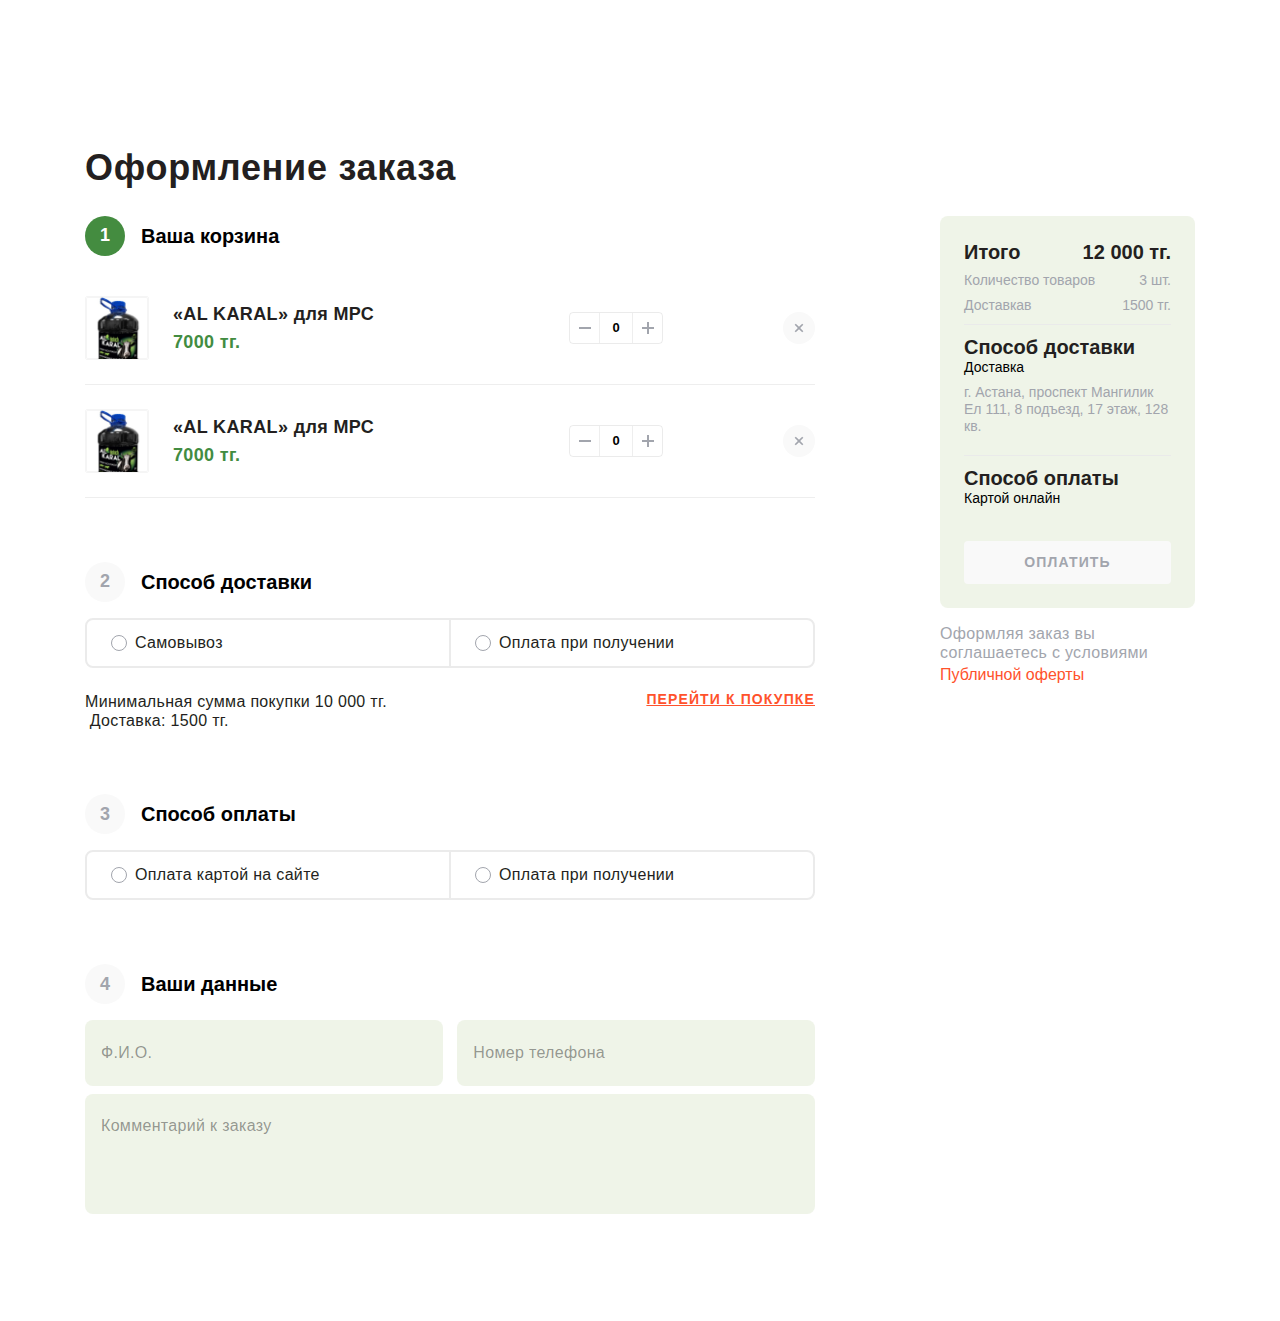
==== basket.html @ 02455ade "first commit" ====
<!DOCTYPE html>
<html lang="en">
<head>
    <meta charset="UTF-8">
    <meta name="viewport" content="width=device-width"/>
    <title>Al Karal</title>
    <link rel="stylesheet" href="css/libs.min.css">
    <link rel="stylesheet" href="css/main.css">
    <link rel="shortcut icon" href="/favicon.ico" type="image/x-icon">
</head>
<body>

<section class="basket">
    <div class="container">
        <h1>Оформление заказа</h1>
        <div class="row">
            <div class="col-xl-8 col-lg-8 col-md-8">
                <div class="basket-step">
                    <span class="active">1</span>
                    <h3>Ваша корзина</h3>
                </div>
                <div class="basket-product">
                    <div class="product-item">
                        <div class="product-item-img">
                            <img src="img/main/product-1.png" alt="">
                        </div>
                        <div class="product-item-caption">
                            <h4>«AL KARAL» для МРС</h4>
                            <p>7000 тг.</p>
                        </div>
                    </div>
                    <div class="product-control">
                        <div class="count-control">
                            <button class="btn-plain btn-decrease">
                                <svg width="12" height="2" viewBox="0 0 12 2" fill="none"
                                     xmlns="http://www.w3.org/2000/svg">
                                    <rect width="12" height="2" fill="#A2A5AD"/>
                                </svg>
                            </button>
                            <input type="text" value="0" class="count-input">
                            <button class="btn-plain btn-increase">
                                <svg width="12" height="12" viewBox="0 0 12 12" fill="none"
                                     xmlns="http://www.w3.org/2000/svg">
                                    <path fill-rule="evenodd" clip-rule="evenodd" d="M7 0H5V5H0V7H5V12H7V7H12V5H7V0Z"
                                          fill="#A2A5AD"/>
                                </svg>
                            </button>
                        </div>
                        <button class="btn-plain delete-product">
                            <svg width="16" height="16" viewBox="0 0 16 16" fill="none"
                                 xmlns="http://www.w3.org/2000/svg">
                                <path fill-rule="evenodd" clip-rule="evenodd"
                                      d="M12.3514 4.80892L11.191 3.64854L8 6.83955L4.80898 3.64854L3.6486 4.80892L6.83962 7.99993L3.64854 11.191L4.80892 12.3514L8 9.16031L11.1911 12.3514L12.3515 11.191L9.16038 7.99993L12.3514 4.80892Z"
                                      fill="#A2A5AD"/>
                            </svg>
                        </button>
                    </div>
                </div>
                <div class="basket-product">
                    <div class="product-item">
                        <div class="product-item-img">
                            <img src="img/main/product-1.png" alt="">
                        </div>
                        <div class="product-item-caption">
                            <h4>«AL KARAL» для МРС</h4>
                            <p>7000 тг.</p>
                        </div>
                    </div>
                    <div class="product-control">
                        <div class="count-control">
                            <button class="btn-plain btn-decrease">
                                <svg width="12" height="2" viewBox="0 0 12 2" fill="none"
                                     xmlns="http://www.w3.org/2000/svg">
                                    <rect width="12" height="2" fill="#A2A5AD"/>
                                </svg>
                            </button>
                            <input type="text" value="0" class="count-input">
                            <button class="btn-plain btn-increase">
                                <svg width="12" height="12" viewBox="0 0 12 12" fill="none"
                                     xmlns="http://www.w3.org/2000/svg">
                                    <path fill-rule="evenodd" clip-rule="evenodd" d="M7 0H5V5H0V7H5V12H7V7H12V5H7V0Z"
                                          fill="#A2A5AD"/>
                                </svg>
                            </button>
                        </div>
                        <button class="btn-plain delete-product">
                            <svg width="16" height="16" viewBox="0 0 16 16" fill="none"
                                 xmlns="http://www.w3.org/2000/svg">
                                <path fill-rule="evenodd" clip-rule="evenodd"
                                      d="M12.3514 4.80892L11.191 3.64854L8 6.83955L4.80898 3.64854L3.6486 4.80892L6.83962 7.99993L3.64854 11.191L4.80892 12.3514L8 9.16031L11.1911 12.3514L12.3515 11.191L9.16038 7.99993L12.3514 4.80892Z"
                                      fill="#A2A5AD"/>
                            </svg>
                        </button>
                    </div>
                </div>
                <div class="delivery">
                    <div class="basket-step">
                        <span>2</span>
                        <h3>Способ доставки</h3>
                    </div>
                    <ul class="nav nav-tabs delivery-tabs deliveryTab">
                        <li class="nav-item">
                            <a class="nav-link" data-toggle="tab" href="#tab-login">
                                <span class="span-radio">
                                    <em></em>
                                </span>
                                <span>Самовывоз</span>
                                <input type="radio" name="delivery-type" class="radio-hidden">
                            </a>
                        </li>
                        <li class="nav-item">
                            <a class="nav-link" data-toggle="tab" href="#tab-registr">
                                <span class="span-radio">
                                    <em></em>
                                </span>
                                <span>Оплата при получении</span>
                                <input type="radio" name="delivery-type" class="radio-hidden">
                            </a>
                        </li>

                    </ul>
                    <div class="tab-content">
                        <div class="tab-pane fade" id="tab-login">
                            <div class="delivery-point">
                                <h3>Выберите точку для самовывоза</h3>
                                <button class="btn-plain btn-choose call-point">
                                    Выбрать
                                </button>
                            </div>
                        </div>
                        <div class="tab-pane fade" id="tab-registr">
                            <div class="delivery-address">
                                <h4>Доставка: 1500 тг.</h4>
                                <div class="delivery-address-fields">
                                    <input type="text" placeholder="Укажите город" class="input-green input-md">
                                    <input type="text" placeholder="Улица" class="input-green input-lg">
                                    <input type="text" placeholder="Подъезд" class="input-green input-xs">
                                    <input type="text" placeholder="Этаж" class="input-green input-xs">
                                    <input type="text" placeholder="Квартира" class="input-green input-xs">
                                </div>
                            </div>
                        </div>
                    </div>
                    <div class="delivery-point price-notification">
                        <h3>Минимальная сумма покупки 10 000 тг. <br>  Доставка: 1500 тг.</h3>
                        <a class="btn-plain btn-choose" href="#">
                            Перейти к покупке
                        </a>
                    </div>
                </div>
                <div class="basket-payment">
                    <div class="basket-step">
                        <span>3</span>
                        <h3>Способ оплаты</h3>
                    </div>
                    <ul class="nav nav-tabs delivery-tabs">
                        <li class="nav-item">
                            <a class="nav-link" data-toggle="tab" href="payment.html">
                                <span class="span-radio">
                                    <em></em>
                                </span>
                                <span>Оплата картой на сайте</span>
                                <input type="radio" name="payment-type" class="radio-hidden">
                            </a>
                        </li>
                        <li class="nav-item">
                            <a class="nav-link" data-toggle="tab" href="#">
                                <span class="span-radio">
                                    <em></em>
                                </span>
                                <span>Оплата при получении</span>
                                <input type="radio" name="payment-type" class="radio-hidden">
                            </a>
                        </li>

                    </ul>
                </div>
                <div class="basket-payment">
                    <div class="basket-step">
                        <span>4</span>
                        <h3>Ваши данные</h3>
                    </div>
                    <div class="custom-fields">
                        <div class="form-half">
                            <input type="text" class="input-green" placeholder="Ф.И.О.">
                            <input type="text" class="input-green" placeholder="Номер телефона">
                        </div>
                        <textarea name="" placeholder="Комментарий к заказу"></textarea>
                    </div>
                </div>
            </div>
            <div class="col-xl-3 col-lg-4 col-md-4 offset-xl-1">

                <div class="basket-side">
                    <div class="basket-side-total">
                        <h3>Итого</h3>
                        <h3>12 000 тг.</h3>
                    </div>
                    <div class="basket-side-item">
                        <span>Количество товаров</span>
                        <span>3 шт.</span>
                    </div>
                    <div class="basket-side-item">
                        <span>Доставкав</span>
                        <span>1500 тг.</span>
                    </div>
                    <div class="basket-side-static">
                        <h3>Способ доставки</h3>
                        <p>Доставка</p>
                        <span>
                            г. Астана, проспект Мангилик Ел 111, 8 подъезд, 17 этаж, 128 кв.
                        </span>
                    </div>
                    <div class="basket-side-static">
                        <h3>Способ оплаты</h3>
                        <p>Картой онлайн</p>
                    </div>
                    <div class="basket-side-base">
                        <button class="btn-plain btn-orange" disabled>Оплатить</button>
                    </div>
                </div>
                <div class="offer-link">
                    <p>Оформляя заказ вы соглашаетесь с условиями</p>
                    <a href="offer.html">Публичной оферты</a>
                </div>
            </div>
        </div>
    </div>
</section>
<div class="modalBox">
    <div class="modalBox-side">
        <div class="deliveryPoint active">
            <div class="deliveryPoint-head">
                <h3>ИП “Юсупов Н.У.”</h3>
            </div>
            <div class="deliveryPoint-body">
                <svg width="16" height="24" viewBox="0 0 16 24" fill="none" xmlns="http://www.w3.org/2000/svg">
                    <path fill-rule="evenodd" clip-rule="evenodd"
                          d="M6.98049 19.7407L8 18.8649L9.01951 19.7407L8 21L6.98049 19.7407ZM8.84794 17.7736C10.4299 15.6836 13.6725 11.1211 13.6725 8.83712C13.6725 5.8163 11.1328 3.36743 8 3.36743C4.86716 3.36743 2.32749 5.8163 2.32749 8.83712C2.32749 11.1211 5.57009 15.6836 7.15206 17.7736C7.66246 18.4479 8 18.8649 8 18.8649C6.98049 19.7407 6.98062 19.7408 6.98049 19.7407L6.97988 19.7399L6.97495 19.7338L6.96133 19.7169L6.91085 19.6538C6.86723 19.5992 6.80409 19.5197 6.72422 19.418C6.56453 19.2146 6.33765 18.9223 6.06594 18.5625C5.5235 17.8444 4.79758 16.8512 4.06909 15.7574C3.34391 14.6685 2.59866 13.4538 2.02954 12.2962C1.4875 11.1936 1 9.93958 1 8.83712C1 4.9774 4.21797 2 8 2C11.782 2 15 4.9774 15 8.83712C15 9.93958 14.5125 11.1936 13.9705 12.2962C13.4013 13.4538 12.6561 14.6685 11.9309 15.7574C11.2024 16.8512 10.4765 17.8444 9.93406 18.5625C9.66235 18.9223 9.43547 19.2146 9.27578 19.418C9.19591 19.5197 9.13277 19.5992 9.08915 19.6538L9.03867 19.7169L9.02505 19.7338L9.02012 19.7399C9.01999 19.7401 9.01951 19.7407 8 18.8649C8 18.8649 8.33754 18.4479 8.84794 17.7736ZM7.9693 10.2046C8.51916 10.2046 8.96491 9.74543 8.96491 9.17902C8.96491 8.61261 8.51916 8.15345 7.9693 8.15345C7.41944 8.15345 6.97369 8.61261 6.97369 9.17902C6.97369 9.74543 7.41944 10.2046 7.9693 10.2046ZM10.2924 9.17902C10.2924 10.5006 9.25231 11.572 7.9693 11.572C6.68629 11.572 5.6462 10.5006 5.6462 9.17902C5.6462 7.8574 6.68629 6.78601 7.9693 6.78601C9.25231 6.78601 10.2924 7.8574 10.2924 9.17902Z"
                          fill="#93D33E"/>
                </svg>
                <p>Западно-Казахстанская область, г. Уральск, Сарайшык, 28 Б</p>
            </div>
        </div>
        <div class="deliveryPoint">
            <div class="deliveryPoint-head">
                <h3>ТОО “Jamis Innovation”</h3>
            </div>
            <div class="deliveryPoint-body">
                <svg width="16" height="24" viewBox="0 0 16 24" fill="none" xmlns="http://www.w3.org/2000/svg">
                    <path fill-rule="evenodd" clip-rule="evenodd"
                          d="M6.98049 19.7407L8 18.8649L9.01951 19.7407L8 21L6.98049 19.7407ZM8.84794 17.7736C10.4299 15.6836 13.6725 11.1211 13.6725 8.83712C13.6725 5.8163 11.1328 3.36743 8 3.36743C4.86716 3.36743 2.32749 5.8163 2.32749 8.83712C2.32749 11.1211 5.57009 15.6836 7.15206 17.7736C7.66246 18.4479 8 18.8649 8 18.8649C6.98049 19.7407 6.98062 19.7408 6.98049 19.7407L6.97988 19.7399L6.97495 19.7338L6.96133 19.7169L6.91085 19.6538C6.86723 19.5992 6.80409 19.5197 6.72422 19.418C6.56453 19.2146 6.33765 18.9223 6.06594 18.5625C5.5235 17.8444 4.79758 16.8512 4.06909 15.7574C3.34391 14.6685 2.59866 13.4538 2.02954 12.2962C1.4875 11.1936 1 9.93958 1 8.83712C1 4.9774 4.21797 2 8 2C11.782 2 15 4.9774 15 8.83712C15 9.93958 14.5125 11.1936 13.9705 12.2962C13.4013 13.4538 12.6561 14.6685 11.9309 15.7574C11.2024 16.8512 10.4765 17.8444 9.93406 18.5625C9.66235 18.9223 9.43547 19.2146 9.27578 19.418C9.19591 19.5197 9.13277 19.5992 9.08915 19.6538L9.03867 19.7169L9.02505 19.7338L9.02012 19.7399C9.01999 19.7401 9.01951 19.7407 8 18.8649C8 18.8649 8.33754 18.4479 8.84794 17.7736ZM7.9693 10.2046C8.51916 10.2046 8.96491 9.74543 8.96491 9.17902C8.96491 8.61261 8.51916 8.15345 7.9693 8.15345C7.41944 8.15345 6.97369 8.61261 6.97369 9.17902C6.97369 9.74543 7.41944 10.2046 7.9693 10.2046ZM10.2924 9.17902C10.2924 10.5006 9.25231 11.572 7.9693 11.572C6.68629 11.572 5.6462 10.5006 5.6462 9.17902C5.6462 7.8574 6.68629 6.78601 7.9693 6.78601C9.25231 6.78601 10.2924 7.8574 10.2924 9.17902Z"
                          fill="#93D33E"/>
                </svg>
                <p>г. Нур-Султан</p>
            </div>
        </div>
        <div class="deliveryPoint">
            <div class="deliveryPoint-head">
                <h3>ИП “Юсупов Н.У.”</h3>
            </div>
            <div class="deliveryPoint-body">
                <svg width="16" height="24" viewBox="0 0 16 24" fill="none" xmlns="http://www.w3.org/2000/svg">
                    <path fill-rule="evenodd" clip-rule="evenodd"
                          d="M6.98049 19.7407L8 18.8649L9.01951 19.7407L8 21L6.98049 19.7407ZM8.84794 17.7736C10.4299 15.6836 13.6725 11.1211 13.6725 8.83712C13.6725 5.8163 11.1328 3.36743 8 3.36743C4.86716 3.36743 2.32749 5.8163 2.32749 8.83712C2.32749 11.1211 5.57009 15.6836 7.15206 17.7736C7.66246 18.4479 8 18.8649 8 18.8649C6.98049 19.7407 6.98062 19.7408 6.98049 19.7407L6.97988 19.7399L6.97495 19.7338L6.96133 19.7169L6.91085 19.6538C6.86723 19.5992 6.80409 19.5197 6.72422 19.418C6.56453 19.2146 6.33765 18.9223 6.06594 18.5625C5.5235 17.8444 4.79758 16.8512 4.06909 15.7574C3.34391 14.6685 2.59866 13.4538 2.02954 12.2962C1.4875 11.1936 1 9.93958 1 8.83712C1 4.9774 4.21797 2 8 2C11.782 2 15 4.9774 15 8.83712C15 9.93958 14.5125 11.1936 13.9705 12.2962C13.4013 13.4538 12.6561 14.6685 11.9309 15.7574C11.2024 16.8512 10.4765 17.8444 9.93406 18.5625C9.66235 18.9223 9.43547 19.2146 9.27578 19.418C9.19591 19.5197 9.13277 19.5992 9.08915 19.6538L9.03867 19.7169L9.02505 19.7338L9.02012 19.7399C9.01999 19.7401 9.01951 19.7407 8 18.8649C8 18.8649 8.33754 18.4479 8.84794 17.7736ZM7.9693 10.2046C8.51916 10.2046 8.96491 9.74543 8.96491 9.17902C8.96491 8.61261 8.51916 8.15345 7.9693 8.15345C7.41944 8.15345 6.97369 8.61261 6.97369 9.17902C6.97369 9.74543 7.41944 10.2046 7.9693 10.2046ZM10.2924 9.17902C10.2924 10.5006 9.25231 11.572 7.9693 11.572C6.68629 11.572 5.6462 10.5006 5.6462 9.17902C5.6462 7.8574 6.68629 6.78601 7.9693 6.78601C9.25231 6.78601 10.2924 7.8574 10.2924 9.17902Z"
                          fill="#93D33E"/>
                </svg>
                <p>Западно-Казахстанская область, г. Уральск, Сарайшык, 28 Б</p>
            </div>
        </div>
        <div class="deliveryPoint">
            <div class="deliveryPoint-head">
                <h3>ТОО “Jamis Innovation”</h3>
            </div>
            <div class="deliveryPoint-body">
                <svg width="16" height="24" viewBox="0 0 16 24" fill="none" xmlns="http://www.w3.org/2000/svg">
                    <path fill-rule="evenodd" clip-rule="evenodd"
                          d="M6.98049 19.7407L8 18.8649L9.01951 19.7407L8 21L6.98049 19.7407ZM8.84794 17.7736C10.4299 15.6836 13.6725 11.1211 13.6725 8.83712C13.6725 5.8163 11.1328 3.36743 8 3.36743C4.86716 3.36743 2.32749 5.8163 2.32749 8.83712C2.32749 11.1211 5.57009 15.6836 7.15206 17.7736C7.66246 18.4479 8 18.8649 8 18.8649C6.98049 19.7407 6.98062 19.7408 6.98049 19.7407L6.97988 19.7399L6.97495 19.7338L6.96133 19.7169L6.91085 19.6538C6.86723 19.5992 6.80409 19.5197 6.72422 19.418C6.56453 19.2146 6.33765 18.9223 6.06594 18.5625C5.5235 17.8444 4.79758 16.8512 4.06909 15.7574C3.34391 14.6685 2.59866 13.4538 2.02954 12.2962C1.4875 11.1936 1 9.93958 1 8.83712C1 4.9774 4.21797 2 8 2C11.782 2 15 4.9774 15 8.83712C15 9.93958 14.5125 11.1936 13.9705 12.2962C13.4013 13.4538 12.6561 14.6685 11.9309 15.7574C11.2024 16.8512 10.4765 17.8444 9.93406 18.5625C9.66235 18.9223 9.43547 19.2146 9.27578 19.418C9.19591 19.5197 9.13277 19.5992 9.08915 19.6538L9.03867 19.7169L9.02505 19.7338L9.02012 19.7399C9.01999 19.7401 9.01951 19.7407 8 18.8649C8 18.8649 8.33754 18.4479 8.84794 17.7736ZM7.9693 10.2046C8.51916 10.2046 8.96491 9.74543 8.96491 9.17902C8.96491 8.61261 8.51916 8.15345 7.9693 8.15345C7.41944 8.15345 6.97369 8.61261 6.97369 9.17902C6.97369 9.74543 7.41944 10.2046 7.9693 10.2046ZM10.2924 9.17902C10.2924 10.5006 9.25231 11.572 7.9693 11.572C6.68629 11.572 5.6462 10.5006 5.6462 9.17902C5.6462 7.8574 6.68629 6.78601 7.9693 6.78601C9.25231 6.78601 10.2924 7.8574 10.2924 9.17902Z"
                          fill="#93D33E"/>
                </svg>
                <p>г. Нур-Султан</p>
            </div>
        </div>
        <div class="deliveryPoint">
            <div class="deliveryPoint-head">
                <h3>ИП “Юсупов Н.У.”</h3>
            </div>
            <div class="deliveryPoint-body">
                <svg width="16" height="24" viewBox="0 0 16 24" fill="none" xmlns="http://www.w3.org/2000/svg">
                    <path fill-rule="evenodd" clip-rule="evenodd"
                          d="M6.98049 19.7407L8 18.8649L9.01951 19.7407L8 21L6.98049 19.7407ZM8.84794 17.7736C10.4299 15.6836 13.6725 11.1211 13.6725 8.83712C13.6725 5.8163 11.1328 3.36743 8 3.36743C4.86716 3.36743 2.32749 5.8163 2.32749 8.83712C2.32749 11.1211 5.57009 15.6836 7.15206 17.7736C7.66246 18.4479 8 18.8649 8 18.8649C6.98049 19.7407 6.98062 19.7408 6.98049 19.7407L6.97988 19.7399L6.97495 19.7338L6.96133 19.7169L6.91085 19.6538C6.86723 19.5992 6.80409 19.5197 6.72422 19.418C6.56453 19.2146 6.33765 18.9223 6.06594 18.5625C5.5235 17.8444 4.79758 16.8512 4.06909 15.7574C3.34391 14.6685 2.59866 13.4538 2.02954 12.2962C1.4875 11.1936 1 9.93958 1 8.83712C1 4.9774 4.21797 2 8 2C11.782 2 15 4.9774 15 8.83712C15 9.93958 14.5125 11.1936 13.9705 12.2962C13.4013 13.4538 12.6561 14.6685 11.9309 15.7574C11.2024 16.8512 10.4765 17.8444 9.93406 18.5625C9.66235 18.9223 9.43547 19.2146 9.27578 19.418C9.19591 19.5197 9.13277 19.5992 9.08915 19.6538L9.03867 19.7169L9.02505 19.7338L9.02012 19.7399C9.01999 19.7401 9.01951 19.7407 8 18.8649C8 18.8649 8.33754 18.4479 8.84794 17.7736ZM7.9693 10.2046C8.51916 10.2046 8.96491 9.74543 8.96491 9.17902C8.96491 8.61261 8.51916 8.15345 7.9693 8.15345C7.41944 8.15345 6.97369 8.61261 6.97369 9.17902C6.97369 9.74543 7.41944 10.2046 7.9693 10.2046ZM10.2924 9.17902C10.2924 10.5006 9.25231 11.572 7.9693 11.572C6.68629 11.572 5.6462 10.5006 5.6462 9.17902C5.6462 7.8574 6.68629 6.78601 7.9693 6.78601C9.25231 6.78601 10.2924 7.8574 10.2924 9.17902Z"
                          fill="#93D33E"/>
                </svg>
                <p>Западно-Казахстанская область, г. Уральск, Сарайшык, 28 Б</p>
            </div>
        </div>
        <div class="deliveryPoint">
            <div class="deliveryPoint-head">
                <h3>ТОО “Jamis Innovation”</h3>
            </div>
            <div class="deliveryPoint-body">
                <svg width="16" height="24" viewBox="0 0 16 24" fill="none" xmlns="http://www.w3.org/2000/svg">
                    <path fill-rule="evenodd" clip-rule="evenodd"
                          d="M6.98049 19.7407L8 18.8649L9.01951 19.7407L8 21L6.98049 19.7407ZM8.84794 17.7736C10.4299 15.6836 13.6725 11.1211 13.6725 8.83712C13.6725 5.8163 11.1328 3.36743 8 3.36743C4.86716 3.36743 2.32749 5.8163 2.32749 8.83712C2.32749 11.1211 5.57009 15.6836 7.15206 17.7736C7.66246 18.4479 8 18.8649 8 18.8649C6.98049 19.7407 6.98062 19.7408 6.98049 19.7407L6.97988 19.7399L6.97495 19.7338L6.96133 19.7169L6.91085 19.6538C6.86723 19.5992 6.80409 19.5197 6.72422 19.418C6.56453 19.2146 6.33765 18.9223 6.06594 18.5625C5.5235 17.8444 4.79758 16.8512 4.06909 15.7574C3.34391 14.6685 2.59866 13.4538 2.02954 12.2962C1.4875 11.1936 1 9.93958 1 8.83712C1 4.9774 4.21797 2 8 2C11.782 2 15 4.9774 15 8.83712C15 9.93958 14.5125 11.1936 13.9705 12.2962C13.4013 13.4538 12.6561 14.6685 11.9309 15.7574C11.2024 16.8512 10.4765 17.8444 9.93406 18.5625C9.66235 18.9223 9.43547 19.2146 9.27578 19.418C9.19591 19.5197 9.13277 19.5992 9.08915 19.6538L9.03867 19.7169L9.02505 19.7338L9.02012 19.7399C9.01999 19.7401 9.01951 19.7407 8 18.8649C8 18.8649 8.33754 18.4479 8.84794 17.7736ZM7.9693 10.2046C8.51916 10.2046 8.96491 9.74543 8.96491 9.17902C8.96491 8.61261 8.51916 8.15345 7.9693 8.15345C7.41944 8.15345 6.97369 8.61261 6.97369 9.17902C6.97369 9.74543 7.41944 10.2046 7.9693 10.2046ZM10.2924 9.17902C10.2924 10.5006 9.25231 11.572 7.9693 11.572C6.68629 11.572 5.6462 10.5006 5.6462 9.17902C5.6462 7.8574 6.68629 6.78601 7.9693 6.78601C9.25231 6.78601 10.2924 7.8574 10.2924 9.17902Z"
                          fill="#93D33E"/>
                </svg>
                <p>г. Нур-Султан</p>
            </div>
        </div>
        <div class="deliveryPoint">
            <div class="deliveryPoint-head">
                <h3>ИП “Юсупов Н.У.”</h3>
            </div>
            <div class="deliveryPoint-body">
                <svg width="16" height="24" viewBox="0 0 16 24" fill="none" xmlns="http://www.w3.org/2000/svg">
                    <path fill-rule="evenodd" clip-rule="evenodd"
                          d="M6.98049 19.7407L8 18.8649L9.01951 19.7407L8 21L6.98049 19.7407ZM8.84794 17.7736C10.4299 15.6836 13.6725 11.1211 13.6725 8.83712C13.6725 5.8163 11.1328 3.36743 8 3.36743C4.86716 3.36743 2.32749 5.8163 2.32749 8.83712C2.32749 11.1211 5.57009 15.6836 7.15206 17.7736C7.66246 18.4479 8 18.8649 8 18.8649C6.98049 19.7407 6.98062 19.7408 6.98049 19.7407L6.97988 19.7399L6.97495 19.7338L6.96133 19.7169L6.91085 19.6538C6.86723 19.5992 6.80409 19.5197 6.72422 19.418C6.56453 19.2146 6.33765 18.9223 6.06594 18.5625C5.5235 17.8444 4.79758 16.8512 4.06909 15.7574C3.34391 14.6685 2.59866 13.4538 2.02954 12.2962C1.4875 11.1936 1 9.93958 1 8.83712C1 4.9774 4.21797 2 8 2C11.782 2 15 4.9774 15 8.83712C15 9.93958 14.5125 11.1936 13.9705 12.2962C13.4013 13.4538 12.6561 14.6685 11.9309 15.7574C11.2024 16.8512 10.4765 17.8444 9.93406 18.5625C9.66235 18.9223 9.43547 19.2146 9.27578 19.418C9.19591 19.5197 9.13277 19.5992 9.08915 19.6538L9.03867 19.7169L9.02505 19.7338L9.02012 19.7399C9.01999 19.7401 9.01951 19.7407 8 18.8649C8 18.8649 8.33754 18.4479 8.84794 17.7736ZM7.9693 10.2046C8.51916 10.2046 8.96491 9.74543 8.96491 9.17902C8.96491 8.61261 8.51916 8.15345 7.9693 8.15345C7.41944 8.15345 6.97369 8.61261 6.97369 9.17902C6.97369 9.74543 7.41944 10.2046 7.9693 10.2046ZM10.2924 9.17902C10.2924 10.5006 9.25231 11.572 7.9693 11.572C6.68629 11.572 5.6462 10.5006 5.6462 9.17902C5.6462 7.8574 6.68629 6.78601 7.9693 6.78601C9.25231 6.78601 10.2924 7.8574 10.2924 9.17902Z"
                          fill="#93D33E"/>
                </svg>
                <p>Западно-Казахстанская область, г. Уральск, Сарайшык, 28 Б</p>
            </div>
        </div>
        <div class="deliveryPoint">
            <div class="deliveryPoint-head">
                <h3>ТОО “Jamis Innovation”</h3>
            </div>
            <div class="deliveryPoint-body">
                <svg width="16" height="24" viewBox="0 0 16 24" fill="none" xmlns="http://www.w3.org/2000/svg">
                    <path fill-rule="evenodd" clip-rule="evenodd"
                          d="M6.98049 19.7407L8 18.8649L9.01951 19.7407L8 21L6.98049 19.7407ZM8.84794 17.7736C10.4299 15.6836 13.6725 11.1211 13.6725 8.83712C13.6725 5.8163 11.1328 3.36743 8 3.36743C4.86716 3.36743 2.32749 5.8163 2.32749 8.83712C2.32749 11.1211 5.57009 15.6836 7.15206 17.7736C7.66246 18.4479 8 18.8649 8 18.8649C6.98049 19.7407 6.98062 19.7408 6.98049 19.7407L6.97988 19.7399L6.97495 19.7338L6.96133 19.7169L6.91085 19.6538C6.86723 19.5992 6.80409 19.5197 6.72422 19.418C6.56453 19.2146 6.33765 18.9223 6.06594 18.5625C5.5235 17.8444 4.79758 16.8512 4.06909 15.7574C3.34391 14.6685 2.59866 13.4538 2.02954 12.2962C1.4875 11.1936 1 9.93958 1 8.83712C1 4.9774 4.21797 2 8 2C11.782 2 15 4.9774 15 8.83712C15 9.93958 14.5125 11.1936 13.9705 12.2962C13.4013 13.4538 12.6561 14.6685 11.9309 15.7574C11.2024 16.8512 10.4765 17.8444 9.93406 18.5625C9.66235 18.9223 9.43547 19.2146 9.27578 19.418C9.19591 19.5197 9.13277 19.5992 9.08915 19.6538L9.03867 19.7169L9.02505 19.7338L9.02012 19.7399C9.01999 19.7401 9.01951 19.7407 8 18.8649C8 18.8649 8.33754 18.4479 8.84794 17.7736ZM7.9693 10.2046C8.51916 10.2046 8.96491 9.74543 8.96491 9.17902C8.96491 8.61261 8.51916 8.15345 7.9693 8.15345C7.41944 8.15345 6.97369 8.61261 6.97369 9.17902C6.97369 9.74543 7.41944 10.2046 7.9693 10.2046ZM10.2924 9.17902C10.2924 10.5006 9.25231 11.572 7.9693 11.572C6.68629 11.572 5.6462 10.5006 5.6462 9.17902C5.6462 7.8574 6.68629 6.78601 7.9693 6.78601C9.25231 6.78601 10.2924 7.8574 10.2924 9.17902Z"
                          fill="#93D33E"/>
                </svg>
                <p>г. Нур-Султан</p>
            </div>
        </div>
    </div>
    <div class="modalBox-map">
        <div id="map" style="width: 100%; height: 100%"></div>
    </div>
</div>
<div class="overlay"></div>
<script src="js/libs.min.js"></script>
<script src="https://api-maps.yandex.ru/2.1/?apikey=<ваш API-ключ>&lang=ru_RU" type="text/javascript"></script>
<script type="text/javascript">
    // Функция ymaps.ready() будет вызвана, когда
    // загрузятся все компоненты API, а также когда будет готово DOM-дерево.
    ymaps.ready(init);

    function init() {
        // Создание карты.
        var myMap = new ymaps.Map("map", {
            // Координаты центра карты.
            // Порядок по умолчанию: «широта, долгота».
            // Чтобы не определять координаты центра карты вручную,
            // воспользуйтесь инструментом Определение координат.
            center: [43.270112, 76.935233],
            controls: ['zoomControl', 'geolocationControl'],
            // Уровень масштабирования. Допустимые значения:
            // от 0 (весь мир) до 19.
            zoom: 15
        });
        // Создаем геообъект с типом геометрии "Точка".
        myGeoObject = new ymaps.GeoObject({
            // Описание геометрии.
            geometry: {
                type: "Point",
                coordinates: [55.8, 37.8]
            },
            // Свойства.
            properties: {
                // Контент метки.
                iconContent: 'Я тащусь',
                hintContent: 'Ну давай уже тащи'
            }
        }, {
            // Опции.
            // Иконка метки будет растягиваться под размер ее содержимого.
            preset: 'islands#blackStretchyIcon',
            // Метку можно перемещать.
            draggable: true
        }),
            myPieChart = new ymaps.Placemark([
                55.847, 37.6
            ], {
                // Данные для построения диаграммы.
                data: [
                    {weight: 8, color: '#0E4779'},
                    {weight: 6, color: '#1E98FF'},
                    {weight: 4, color: '#82CDFF'}
                ],
                iconCaption: "Диаграмма"
            }, {
                // Зададим произвольный макет метки.
                iconLayout: 'default#pieChart',
                // Радиус диаграммы в пикселях.
                iconPieChartRadius: 30,
                // Радиус центральной части макета.
                iconPieChartCoreRadius: 10,
                // Стиль заливки центральной части.
                iconPieChartCoreFillStyle: '#ffffff',
                // Cтиль линий-разделителей секторов и внешней обводки диаграммы.
                iconPieChartStrokeStyle: '#ffffff',
                // Ширина линий-разделителей секторов и внешней обводки диаграммы.
                iconPieChartStrokeWidth: 3,
                // Максимальная ширина подписи метки.
                iconPieChartCaptionMaxWidth: 200
            });
        myMap.geoObjects
            .add(myGeoObject)
            .add(myPieChart)
            .add(new ymaps.Placemark([43.270112, 76.935233], {
                balloonContent: 'цвет <strong>носика Гены</strong>',
                iconCaption: 'проспект Райымбека д. 165'
            }, {
                preset: 'islands#greenDotIconWithCaption'
            }));


    }
</script>
<script type="text/javascript">


    $(".count-control .btn-plain").click(function () {

        var $input = $(this).closest('.count-control').find('.count-input');

        if ($(this).hasClass('btn-increase'))
            $input.val(parseInt($input.val()) + 1);
        else if ($input.val() >= 1)
            $input.val(parseInt($input.val()) - 1);
    });

    $(".delivery-tabs .nav-item").click(function () {

        $(this).closest('.nav-tabs').addClass('tab-active');


        var $other_radio = $(this).closest('.nav-tabs').find('.radio-hidden');
        $other_radio.attr('checked', false)


        var $radio = $(this).find('.radio-hidden');
        $radio.attr('checked', true)

    });


    $(".deliveryTab .nav-item").click(function () {

        $('.price-notification').addClass('hidden-block');

    });

    $(".call-point").click(function () {

        $('.modalBox').addClass('modal-show');
        $('.overlay').addClass('showed');

    });

    $(".overlay").click(function () {

        $('.modalBox').removeClass('modal-show');
        $(this).removeClass('showed');

    });
</script>

<script type="text/javascript" src="js/lightgallery.min.js"></script>
<script type="text/javascript" src="js/lightgallery-all.min.js"></script>
<script type="text/javascript" src="js/slick.min.js"></script>
<script>
    $('.video-gallery').lightGallery();
    $('.sl-review').slick({
        centerMode: true,
        centerPadding: '60px',
        slidesToShow: 4,
        infinite: false,
        responsive: [
            {
                breakpoint: 768,
                settings: {
                    arrows: false,
                    centerMode: true,
                    centerPadding: '40px',
                    slidesToShow: 3
                }
            },
            {
                breakpoint: 480,
                settings: {
                    arrows: false,
                    centerMode: true,
                    centerPadding: '40px',
                    slidesToShow: 1
                }
            }
        ]
    });
</script>
</body>
</html>
---- css/main.css ----
html, body, div, span, p, ul, li, ol, label, h1, h2, h3, h4, h5, h6, section {
  margin: 0;
  padding: 0;
}

ol, ul {
  list-style: none;
}

button {
  cursor: pointer;
}

a:hover, a:focus {
  text-decoration: none;
}

.icon {
  display: inline-block;
  -webkit-flex-shrink: 0;
      -ms-flex-negative: 0;
          flex-shrink: 0;
}

.p0 {
  padding: 0;
}

.pr0 {
  padding-right: 0;
}

.pl0 {
  padding-left: 0;
}

.pt0 {
  padding-top: 0;
}

.pb0 {
  padding-bottom: 0;
}

.pl15 {
  padding-left: 15px;
}

.m0 {
  margin: 0;
}

.mt0 {
  margin-top: 0;
}

.mr0 {
  margin-right: 0;
}

.ml0 {
  margin-left: 0;
}

.mb0 {
  margin-bottom: 0;
}

.mt20 {
  margin-top: 20px;
}

.mr20 {
  margin-right: 20px;
}

.ml20 {
  margin-left: 20px;
}

.mb20 {
  margin-bottom: 20px;
}

.mb16 {
  margin-bottom: 16px;
}

.mb30 {
  margin-bottom: 30px;
}

.ml-35 {
  margin-left: 35px;
}

.mr-35 {
  margin-right: 35px;
}

.pt40 {
  padding-top: 40px;
}

.pt80 {
  padding-top: 80px;
}

.pt30 {
  padding-top: 30px;
}

.pr30 {
  padding-right: 30px;
}

.pl30 {
  padding-left: 30px;
}

.pb30 {
  padding-bottom: 30px;
}

.mt30 {
  margin-top: 30px;
}

.mr30 {
  margin-right: 30px;
}

.ml30 {
  margin-left: 30px;
}

.mb30 {
  margin-bottom: 30px;
}

.mt50 {
  margin-top: 50px;
}

.mb60 {
  margin-bottom: 60px;
}

.mt60 {
  margin-top: 60px;
}

.mt80 {
  margin-top: 80px;
}

.btn-plain {
  outline: none;
  border: none;
  background-color: transparent;
  padding: 0;
}

.btn-plain:hover, .btn-plain:focus {
  text-decoration: none;
  outline: none;
  border: none;
}

button a {
  color: inherit;
}

button a:hover, button a:focus {
  text-decoration: none;
  color: inherit;
}

.overlay {
  background: rgba(0, 0, 0, 0.24);
  z-index: 1;
  position: fixed;
  top: 0;
  bottom: 0;
  left: 0;
  right: 0;
  display: none;
}

.logo-box {
  display: inline-block;
}

.tar {
  text-align: right;
}

.tal {
  text-align: left;
}

.tac {
  text-align: center;
}

section a:hover, section a:focus {
  text-decoration: none;
  color: inherit;
}

.chat-content::-webkit-scrollbar {
  width: 3px;
  background-color: #F5F5F5;
}

.chat-content::-webkit-scrollbar-thumb {
  -webkit-border-radius: 1px;
          border-radius: 1px;
  -webkit-box-shadow: inset 0 0 6px #0db24c;
  background-color: #555;
}

.gradient-text {
  -webkit-background-clip: text;
  -webkit-text-fill-color: transparent;
}

.touch {
  -webkit-overflow-scrolling: touch;
}

body {
  overflow-x: hidden;
}

header {
  display: -webkit-box;
  display: -webkit-flex;
  display: -ms-flexbox;
  display: flex;
  -webkit-box-align: center;
  -webkit-align-items: center;
      -ms-flex-align: center;
          align-items: center;
  -webkit-box-pack: justify;
  -webkit-justify-content: space-between;
      -ms-flex-pack: justify;
          justify-content: space-between;
  padding: 16px 40px;
  background: #FFFFFF;
  position: fixed;
  top: 0;
  left: 0;
  width: 100%;
  z-index: 2;
  -webkit-box-shadow: 0px 3px 10px rgba(0, 0, 0, 0.08);
          box-shadow: 0px 3px 10px rgba(0, 0, 0, 0.08);
}

.logo {
  max-height: 56px;
  display: inline-block;
  margin-right: 70px;
}

.logo img {
  height: 100%;
  -o-object-fit: contain;
     object-fit: contain;
}

.main-nav {
  display: -webkit-box;
  display: -webkit-flex;
  display: -ms-flexbox;
  display: flex;
  -webkit-box-align: center;
  -webkit-align-items: center;
      -ms-flex-align: center;
          align-items: center;
  -webkit-box-flex: 1;
  -webkit-flex: 1;
      -ms-flex: 1;
          flex: 1;
}

.main-nav li a {
  font-size: 16px;
  line-height: 120%;
  letter-spacing: 0.02em;
  color: #000000;
  font-weight: bold;
  padding-bottom: 6px;
  border-bottom: 2px solid transparent;
  -webkit-transition: all .4s ease;
  -o-transition: all .4s ease;
  transition: all .4s ease;
}

.main-nav li a:hover, .main-nav li a:focus, .main-nav li a.active {
  border-color: #93D33E;
}

.main-nav li + li {
  margin-left: 20px;
}

.phone-link {
  display: inline-block;
  font-weight: bold;
  font-size: 20px;
  line-height: 130%;
  text-align: right;
  letter-spacing: 0.02em;
  color: #000000;
  margin-right: 30px;
}

.dropdown-language {
  margin-left: 20px;
}

.dropdown-language .dropdown-toggle {
  font-weight: normal;
  font-size: 16px;
  line-height: 160%;
  letter-spacing: 0.02em;
  text-transform: uppercase;
  color: #000000;
  outline: none;
  background: transparent;
  border: none;
  display: -webkit-inline-box;
  display: -webkit-inline-flex;
  display: -ms-inline-flexbox;
  display: inline-flex;
  -webkit-box-align: center;
  -webkit-align-items: center;
      -ms-flex-align: center;
          align-items: center;
}

.dropdown-language .dropdown-toggle svg {
  margin-left: 5px;
}

.dropdown-language .dropdown-toggle:after {
  border: none;
  display: none;
}

.dropdown-language .dropdown-menu {
  right: 0 !important;
  left: auto !important;
  min-width: 90px !important;
}

.basket {
  padding-top: 145px;
  padding-bottom: 100px;
}

.basket h1 {
  font-weight: bold;
  font-size: 36px;
  line-height: 130%;
  letter-spacing: 0.02em;
  color: #231F20;
  margin-bottom: 24px;
}

.basket-step {
  display: -webkit-box;
  display: -webkit-flex;
  display: -ms-flexbox;
  display: flex;
  -webkit-box-align: center;
  -webkit-align-items: center;
      -ms-flex-align: center;
          align-items: center;
  margin-bottom: 16px;
}

.basket-step span {
  width: 40px;
  height: 40px;
  display: -webkit-inline-box;
  display: -webkit-inline-flex;
  display: -ms-inline-flexbox;
  display: inline-flex;
  -webkit-box-align: center;
  -webkit-align-items: center;
      -ms-flex-align: center;
          align-items: center;
  -webkit-box-pack: center;
  -webkit-justify-content: center;
      -ms-flex-pack: center;
          justify-content: center;
  -webkit-border-radius: 50%;
          border-radius: 50%;
  background: #F9F9F9;
  font-weight: bold;
  font-size: 18px;
  color: #A2A5AD;
}

.basket-step .active {
  color: #FFFFFF;
  background: #448C40;
}

.basket-step h3 {
  margin-left: 16px;
  font-weight: bold;
  font-size: 20px;
  line-height: 24px;
  color: #000000;
}

.product-item {
  display: -webkit-box;
  display: -webkit-flex;
  display: -ms-flexbox;
  display: flex;
  -webkit-box-align: center;
  -webkit-align-items: center;
      -ms-flex-align: center;
          align-items: center;
  -webkit-box-flex: 1;
  -webkit-flex: 1;
      -ms-flex: 1;
          flex: 1;
}

.product-item-img {
  border: 1px solid rgba(0, 0, 0, 0.04);
  -webkit-box-sizing: border-box;
          box-sizing: border-box;
  -webkit-border-radius: 2px;
          border-radius: 2px;
  width: 64px;
  height: 64px;
  -webkit-flex-shrink: 0;
      -ms-flex-negative: 0;
          flex-shrink: 0;
  display: -webkit-inline-box;
  display: -webkit-inline-flex;
  display: -ms-inline-flexbox;
  display: inline-flex;
  -webkit-box-pack: center;
  -webkit-justify-content: center;
      -ms-flex-pack: center;
          justify-content: center;
}

.product-item-img img {
  width: 100%;
  height: 100%;
  -o-object-fit: contain;
     object-fit: contain;
}

.product-item-caption {
  padding-left: 24px;
}

.product-item-caption h4 {
  font-weight: bold;
  font-size: 18px;
  line-height: 130%;
  letter-spacing: 0.02em;
  color: #231F20;
  margin-bottom: 4px;
}

.product-item-caption p {
  font-weight: bold;
  font-size: 18px;
  line-height: 22px;
  letter-spacing: 0.02em;
  color: #428C41;
}

.basket-product {
  padding: 24px 0;
  background: #FFFFFF;
  border-bottom: 1px solid rgba(234, 234, 234, 0.8);
  display: -webkit-box;
  display: -webkit-flex;
  display: -ms-flexbox;
  display: flex;
  -webkit-box-align: center;
  -webkit-align-items: center;
      -ms-flex-align: center;
          align-items: center;
}

.product-control {
  -webkit-box-flex: 1;
  -webkit-flex: 1;
      -ms-flex: 1;
          flex: 1;
  display: -webkit-box;
  display: -webkit-flex;
  display: -ms-flexbox;
  display: flex;
  -webkit-box-align: center;
  -webkit-align-items: center;
      -ms-flex-align: center;
          align-items: center;
  -webkit-box-pack: end;
  -webkit-justify-content: flex-end;
      -ms-flex-pack: end;
          justify-content: flex-end;
}

.count-control {
  border: 1px solid rgba(0, 0, 0, 0.08);
  -webkit-box-sizing: border-box;
          box-sizing: border-box;
  margin-right: 120px;
  -webkit-border-radius: 4px;
          border-radius: 4px;
  overflow: hidden;
  display: -webkit-inline-box;
  display: -webkit-inline-flex;
  display: -ms-inline-flexbox;
  display: inline-flex;
  -webkit-box-align: center;
  -webkit-align-items: center;
      -ms-flex-align: center;
          align-items: center;
  -webkit-flex-shrink: 0;
      -ms-flex-negative: 0;
          flex-shrink: 0;
}

.count-control .btn-plain {
  display: -webkit-inline-box;
  display: -webkit-inline-flex;
  display: -ms-inline-flexbox;
  display: inline-flex;
  -webkit-box-align: center;
  -webkit-align-items: center;
      -ms-flex-align: center;
          align-items: center;
  -webkit-box-pack: center;
  -webkit-justify-content: center;
      -ms-flex-pack: center;
          justify-content: center;
  width: 30px;
  height: 30px;
}

.count-control input {
  border: none;
  width: 32px;
  -webkit-flex-shrink: 0;
      -ms-flex-negative: 0;
          flex-shrink: 0;
  font-size: 13px;
  line-height: 16px;
  color: #000000;
  padding: 5px;
  font-weight: bold;
  text-align: center;
  outline: none;
}

.btn-decrease {
  border-right: 1px solid rgba(234, 234, 234, 0.8);
}

.btn-decrease:hover, .btn-decrease:focus {
  border-right: 1px solid rgba(234, 234, 234, 0.8);
}

.btn-increase {
  border-left: 1px solid rgba(234, 234, 234, 0.8);
}

.btn-increase:hover, .btn-increase:focus {
  border-left: 1px solid rgba(234, 234, 234, 0.8);
}

.delete-product {
  background: #F9F9F9;
  width: 32px;
  height: 32px;
  -webkit-border-radius: 50%;
          border-radius: 50%;
  display: -webkit-inline-box;
  display: -webkit-inline-flex;
  display: -ms-inline-flexbox;
  display: inline-flex;
  -webkit-box-align: center;
  -webkit-align-items: center;
      -ms-flex-align: center;
          align-items: center;
  -webkit-box-pack: center;
  -webkit-justify-content: center;
      -ms-flex-pack: center;
          justify-content: center;
}

.delivery {
  margin-top: 64px;
}

.delivery-tabs {
  background: #FFFFFF;
  border: 2px solid #EBEBEB;
  -webkit-box-sizing: border-box;
          box-sizing: border-box;
  -webkit-border-radius: 8px;
          border-radius: 8px;
  display: -webkit-box;
  display: -webkit-flex;
  display: -ms-flexbox;
  display: flex;
  -webkit-box-align: center;
  -webkit-align-items: center;
      -ms-flex-align: center;
          align-items: center;
  overflow: hidden;
}

.delivery-tabs .nav-item {
  -webkit-box-flex: 1;
  -webkit-flex: 1;
      -ms-flex: 1;
          flex: 1;
  margin: 0;
}

.delivery-tabs .nav-item + .nav-item {
  border-left: 2px solid #EBEBEB;
}

.delivery-tabs .nav-link {
  position: relative;
  border: none;
  padding: 15px 24px;
  font-weight: 500;
  font-size: 16px;
  line-height: 100%;
  -webkit-box-align: center;
  -webkit-align-items: center;
      -ms-flex-align: center;
          align-items: center;
  letter-spacing: 0.02em;
  -webkit-border-radius: 0;
          border-radius: 0;
  color: #231F20;
  display: -webkit-box;
  display: -webkit-flex;
  display: -ms-flexbox;
  display: flex;
  align-items: center;
}

.delivery-tabs .nav-link input {
  top: 0;
  left: 0;
  position: absolute;
  z-index: 1;
  width: 100%;
  height: 100%;
  opacity: 0;
}

.delivery-tabs .nav-item.show .nav-link, .delivery-tabs .nav-link.active {
  border: none;
  background: -webkit-gradient(linear, left bottom, left top, from(#448C40), to(#448C40)), #FFFFFF;
  background: -webkit-linear-gradient(bottom, #448C40, #448C40), #FFFFFF;
  background: -o-linear-gradient(bottom, #448C40, #448C40), #FFFFFF;
  background: linear-gradient(0deg, #448C40, #448C40), #FFFFFF;
  color: #FFFFFF;
}

.delivery-tabs .nav-item.show .nav-link .span-radio em, .delivery-tabs .nav-link.active .span-radio em {
  background: #448C40;
  display: -webkit-inline-box;
  display: -webkit-inline-flex;
  display: -ms-inline-flexbox;
  display: inline-flex;
}

.tab-active {
  border-color: #448C40;
}

.tab-active .nav-item + .nav-item {
  border-color: #448C40;
}

.span-radio {
  width: 16px;
  height: 16px;
  -webkit-border-radius: 50%;
          border-radius: 50%;
  border: 1px solid #A2A5AD;
  -webkit-box-sizing: border-box;
          box-sizing: border-box;
  background: white;
  display: -webkit-inline-box;
  display: -webkit-inline-flex;
  display: -ms-inline-flexbox;
  display: inline-flex;
  -webkit-box-align: center;
  -webkit-align-items: center;
      -ms-flex-align: center;
          align-items: center;
  -webkit-box-pack: center;
  -webkit-justify-content: center;
      -ms-flex-pack: center;
          justify-content: center;
  margin-right: 8px;
}

.span-radio em {
  display: none;
  font-style: normal;
  width: 6px;
  height: 6px;
  -webkit-border-radius: 50%;
          border-radius: 50%;
  border: 1px solid #A2A5AD;
  -webkit-box-sizing: border-box;
          box-sizing: border-box;
  background: transparent;
}

.delivery-point {
  display: -webkit-box;
  display: -webkit-flex;
  display: -ms-flexbox;
  display: flex;
  margin-top: 24px;
  -webkit-box-align: center;
  -webkit-align-items: center;
      -ms-flex-align: center;
          align-items: center;
  -webkit-box-pack: justify;
  -webkit-justify-content: space-between;
      -ms-flex-pack: justify;
          justify-content: space-between;
}

.delivery-point h3 {
  font-weight: normal;
  font-size: 16px;
  line-height: 100%;
  letter-spacing: 0.02em;
  color: #231F20;
}

.btn-choose {
  font-weight: bold;
  font-size: 14px;
  line-height: 110%;
  text-align: right;
  letter-spacing: 0.08em;
  -webkit-text-decoration-line: underline;
          text-decoration-line: underline;
  text-transform: uppercase;
  color: #FF522C;
}

.delivery-address {
  margin-top: 16px;
}

.delivery-address h4 {
  font-weight: normal;
  font-size: 16px;
  line-height: 120%;
  letter-spacing: 0.02em;
  color: #231F20;
  margin-bottom: 16px;
}

.delivery-address-fields {
  display: -webkit-box;
  display: -webkit-flex;
  display: -ms-flexbox;
  display: flex;
  -webkit-flex-wrap: wrap;
      -ms-flex-wrap: wrap;
          flex-wrap: wrap;
}

.delivery-address-fields .input-md {
  margin-right: 8px;
  width: 35%;
}

.delivery-address-fields .input-lg {
  width: 63%;
}

.delivery-address-fields .input-xs {
  margin-top: 8px;
  width: 25%;
  margin-right: 8px;
}

.price-notification {
  -webkit-box-align: start;
  -webkit-align-items: flex-start;
      -ms-flex-align: start;
          align-items: flex-start;
}

.price-notification h3 {
  line-height: 120%;
}

.price-notification .btn-choose:hover, .price-notification .btn-choose:focus {
  color: #FF522C;
}

.hidden-block {
  display: none;
}

.basket-payment {
  margin-top: 64px;
}

.input-green {
  background: -webkit-gradient(linear, left bottom, left top, from(#EFF4E8), to(#EFF4E8)), #FFFFFF;
  background: -webkit-linear-gradient(bottom, #EFF4E8, #EFF4E8), #FFFFFF;
  background: -o-linear-gradient(bottom, #EFF4E8, #EFF4E8), #FFFFFF;
  background: linear-gradient(0deg, #EFF4E8, #EFF4E8), #FFFFFF;
  -webkit-border-radius: 8px;
          border-radius: 8px;
  padding: 24px 16px;
  font-size: 16px;
  line-height: 100%;
  letter-spacing: 0.02em;
  color: #000000;
  border: none;
  outline: none;
}

.input-green::-webkit-input-placeholder {
  color: rgba(0, 0, 0, 0.4);
}

.input-green::-moz-placeholder {
  color: rgba(0, 0, 0, 0.4);
}

.input-green:-ms-input-placeholder {
  color: rgba(0, 0, 0, 0.4);
}

.input-green::-ms-input-placeholder {
  color: rgba(0, 0, 0, 0.4);
}

.input-green::placeholder {
  color: rgba(0, 0, 0, 0.4);
}

.form-half {
  display: -webkit-box;
  display: -webkit-flex;
  display: -ms-flexbox;
  display: flex;
  -webkit-box-align: center;
  -webkit-align-items: center;
      -ms-flex-align: center;
          align-items: center;
  -webkit-box-pack: justify;
  -webkit-justify-content: space-between;
      -ms-flex-pack: justify;
          justify-content: space-between;
  margin-bottom: 8px;
}

.form-half input {
  width: 49%;
}

textarea {
  width: 100%;
  resize: none;
  height: 120px;
  background: -webkit-gradient(linear, left bottom, left top, from(#EFF4E8), to(#EFF4E8)), #FFFFFF;
  background: -webkit-linear-gradient(bottom, #EFF4E8, #EFF4E8), #FFFFFF;
  background: -o-linear-gradient(bottom, #EFF4E8, #EFF4E8), #FFFFFF;
  background: linear-gradient(0deg, #EFF4E8, #EFF4E8), #FFFFFF;
  -webkit-border-radius: 8px;
          border-radius: 8px;
  padding: 24px 16px;
  font-size: 16px;
  line-height: 100%;
  letter-spacing: 0.02em;
  color: #000000;
  border: none;
  outline: none;
}

textarea::-webkit-input-placeholder {
  color: rgba(0, 0, 0, 0.4);
}

textarea::-moz-placeholder {
  color: rgba(0, 0, 0, 0.4);
}

textarea:-ms-input-placeholder {
  color: rgba(0, 0, 0, 0.4);
}

textarea::-ms-input-placeholder {
  color: rgba(0, 0, 0, 0.4);
}

textarea::placeholder {
  color: rgba(0, 0, 0, 0.4);
}

textarea::-webkit-scrollbar {
  display: none;
}

.basket-side {
  background: -webkit-gradient(linear, left bottom, left top, from(#EFF4E8), to(#EFF4E8)), -webkit-gradient(linear, left bottom, left top, from(#FFFFFF), to(#FFFFFF)), #C4C4C4;
  background: -webkit-linear-gradient(bottom, #EFF4E8, #EFF4E8), -webkit-linear-gradient(bottom, #FFFFFF, #FFFFFF), #C4C4C4;
  background: -o-linear-gradient(bottom, #EFF4E8, #EFF4E8), -o-linear-gradient(bottom, #FFFFFF, #FFFFFF), #C4C4C4;
  background: linear-gradient(0deg, #EFF4E8, #EFF4E8), linear-gradient(0deg, #FFFFFF, #FFFFFF), #C4C4C4;
  -webkit-border-radius: 8px;
          border-radius: 8px;
  padding: 24px;
}

.basket-side-total {
  display: -webkit-box;
  display: -webkit-flex;
  display: -ms-flexbox;
  display: flex;
  -webkit-box-align: center;
  -webkit-align-items: center;
      -ms-flex-align: center;
          align-items: center;
  -webkit-box-pack: justify;
  -webkit-justify-content: space-between;
      -ms-flex-pack: justify;
          justify-content: space-between;
  margin-bottom: 8px;
}

.basket-side-total h3 {
  font-weight: bold;
  font-size: 20px;
  line-height: 24px;
  color: #231F20;
}

.basket-side-item {
  display: -webkit-box;
  display: -webkit-flex;
  display: -ms-flexbox;
  display: flex;
  -webkit-box-align: center;
  -webkit-align-items: center;
      -ms-flex-align: center;
          align-items: center;
  -webkit-box-pack: justify;
  -webkit-justify-content: space-between;
      -ms-flex-pack: justify;
          justify-content: space-between;
}

.basket-side-item span {
  font-weight: normal;
  font-size: 14px;
  line-height: 17px;
  color: #A2A5AD;
}

.basket-side-item + .basket-side-item {
  margin-top: 8px;
}

.basket-side-base {
  margin-top: 16px;
}

.btn-orange {
  display: -webkit-inline-box;
  display: -webkit-inline-flex;
  display: -ms-inline-flexbox;
  display: inline-flex;
  -webkit-box-align: center;
  -webkit-align-items: center;
      -ms-flex-align: center;
          align-items: center;
  padding: 14px 16px;
  width: 100%;
  -webkit-box-pack: center;
  -webkit-justify-content: center;
      -ms-flex-pack: center;
          justify-content: center;
  background: #FF522C;
  -webkit-border-radius: 4px;
          border-radius: 4px;
  font-weight: bold;
  font-size: 14px;
  line-height: 110%;
  letter-spacing: 0.08em;
  text-transform: uppercase;
  color: #FFFFFF;
}

.btn-orange:disabled {
  background: #F9F9F9;
  color: #A2A5AD;
}

.offer-link {
  margin-top: 16px;
}

.offer-link p {
  font-size: 16px;
  line-height: 120%;
  letter-spacing: 0.02em;
  color: #A2A5AD;
}

.offer-link a {
  color: #FF522C;
  font-size: 16px;
  line-height: 120%;
}

.offer-link a:hover, .offer-link a:focus {
  color: #FF522C;
}

.basket-side-static {
  margin-top: 10px;
  padding: 10px 0;
  border-top: 1px solid #EAEAEA;
}

.basket-side-static h3 {
  font-weight: bold;
  font-size: 20px;
  line-height: 24px;
  color: #231F20;
}

.basket-side-static p {
  font-size: 14px;
  line-height: 17px;
  color: #000000;
  margin-bottom: 8px;
}

.basket-side-static span {
  display: block;
  font-size: 14px;
  line-height: 17px;
  color: #A2A5AD;
}

.modalBox {
  background: #FFFFFF;
  -webkit-box-shadow: 0px 24px 32px rgba(55, 91, 6, 0.24);
          box-shadow: 0px 24px 32px rgba(55, 91, 6, 0.24);
  -webkit-border-radius: 8px;
          border-radius: 8px;
  padding: 24px;
  position: fixed;
  z-index: 999;
  display: none;
  top: 50%;
  left: 50%;
  -webkit-transform: translate(-50%, -50%);
      -ms-transform: translate(-50%, -50%);
          transform: translate(-50%, -50%);
}

.modalBox-side {
  width: 321px;
  margin-right: 16px;
  height: 528px;
  overflow-y: scroll;
}

.modalBox-side::-webkit-scrollbar {
  display: none;
}

.modalBox-map {
  height: 528px;
  width: 656px;
}

.deliveryPoint {
  padding: 16px;
  -webkit-border-radius: 8px;
          border-radius: 8px;
  margin-bottom: 8px;
  cursor: pointer;
  -webkit-transition: all 0.4s ease;
  -o-transition: all 0.4s ease;
  transition: all 0.4s ease;
}

.deliveryPoint-head {
  margin-bottom: 10px;
}

.deliveryPoint-head h3 {
  font-weight: bold;
  font-size: 18px;
  line-height: 130%;
  letter-spacing: 0.02em;
  color: #231F20;
}

.deliveryPoint-body {
  display: -webkit-box;
  display: -webkit-flex;
  display: -ms-flexbox;
  display: flex;
}

.deliveryPoint-body p {
  padding-left: 8px;
  font-weight: normal;
  font-size: 16px;
  line-height: 130%;
  letter-spacing: 0.02em;
  -webkit-text-decoration-line: underline;
          text-decoration-line: underline;
  color: rgba(35, 31, 32, 0.7);
}

.deliveryPoint-body svg {
  -webkit-flex-shrink: 0;
      -ms-flex-negative: 0;
          flex-shrink: 0;
}

.deliveryPoint:hover, .deliveryPoint:focus {
  background: #448C40;
}

.deliveryPoint:hover h3, .deliveryPoint:focus h3 {
  color: #FFFFFF;
}

.deliveryPoint:hover p, .deliveryPoint:focus p {
  color: rgba(255, 255, 255, 0.7);
}

.deliveryPoint:hover path, .deliveryPoint:focus path {
  stroke: white;
}

.deliveryPoint.active {
  background: #448C40;
}

.deliveryPoint.active h3 {
  color: #FFFFFF;
}

.deliveryPoint.active p {
  color: rgba(255, 255, 255, 0.7);
}

.deliveryPoint.active path {
  stroke: white;
}

.showed {
  display: block;
}

.modal-show {
  display: -webkit-box;
  display: -webkit-flex;
  display: -ms-flexbox;
  display: flex;
}

.basket-check h1 {
  margin-bottom: 40px;
}

.basket-check h2 {
  font-weight: bold;
  font-size: 18px;
  line-height: 130%;
  letter-spacing: 0.02em;
  color: #231F20;
}

.basket-check p {
  font-size: 18px;
  line-height: 130%;
  font-weight: normal;
  letter-spacing: 0.02em;
  color: #231F20;
}

.checkItem {
  display: -webkit-box;
  display: -webkit-flex;
  display: -ms-flexbox;
  display: flex;
  margin-top: 30px;
  -webkit-flex-wrap: wrap;
      -ms-flex-wrap: wrap;
          flex-wrap: wrap;
}

.checkItem h2 {
  min-width: 220px;
  margin-right: 24px;
}

.checkItem-sub {
  margin-bottom: 10px;
  display: -webkit-box;
  display: -webkit-flex;
  display: -ms-flexbox;
  display: flex;
  -webkit-box-pack: justify;
  -webkit-justify-content: space-between;
      -ms-flex-pack: justify;
          justify-content: space-between;
  -webkit-box-flex: 1;
  -webkit-flex: 1;
      -ms-flex: 1;
          flex: 1;
}

.checkItem-sub p {
  max-width: 400px;
}

.checkItem-sub-cover {
  -webkit-box-flex: 1;
  -webkit-flex: 1;
      -ms-flex: 1;
          flex: 1;
}

.offer h3 {
  font-weight: bold;
  font-size: 24px;
  line-height: 140%;
  letter-spacing: 0.02em;
  color: #231F20;
  margin-bottom: 20px;
}

.offer p {
  font-size: 18px;
  line-height: 130%;
  color: rgba(0, 0, 0, 0.7);
}

.offer p + p {
  margin-top: 10px;
}

.btnBasket {
  display: -webkit-inline-box;
  display: -webkit-inline-flex;
  display: -ms-inline-flexbox;
  display: inline-flex;
  -webkit-box-align: center;
  -webkit-align-items: center;
      -ms-flex-align: center;
          align-items: center;
  font-weight: bold;
  font-size: 14px;
  line-height: 110%;
  letter-spacing: 0.08em;
  text-transform: uppercase;
  padding: 15px 25px;
  color: #FFFFFF;
  background: -webkit-gradient(linear, left bottom, left top, from(#FF522C), to(#FF522C)), #93D33E;
  background: -webkit-linear-gradient(bottom, #FF522C, #FF522C), #93D33E;
  background: -o-linear-gradient(bottom, #FF522C, #FF522C), #93D33E;
  background: linear-gradient(0deg, #FF522C, #FF522C), #93D33E;
  -webkit-border-radius: 4px;
          border-radius: 4px;
}

.btnBasket-icon {
  display: inline-block;
  margin-right: 12px;
  position: relative;
}

.btnBasket-icon .prod-count {
  position: absolute;
  top: -7px;
  right: -7px;
}

.btnBasket:hover, .btnBasket:focus {
  color: white;
}

.prod-count {
  display: -webkit-inline-box;
  display: -webkit-inline-flex;
  display: -ms-inline-flexbox;
  display: inline-flex;
  -webkit-box-align: center;
  -webkit-align-items: center;
      -ms-flex-align: center;
          align-items: center;
  -webkit-box-pack: center;
  -webkit-justify-content: center;
      -ms-flex-pack: center;
          justify-content: center;
  width: 16px;
  height: 16px;
  -webkit-border-radius: 50%;
          border-radius: 50%;
  background: #428C41;
  font-size: 10px;
  line-height: 0%;
  color: white;
}

.products {
  padding: 80px 0 60px 0;
}

.products .col-height {
  margin-bottom: 20px;
}

.products .title {
  margin-top: 80px;
}

.productItem {
  background: #EFF4E8;
  -webkit-border-radius: 8px;
          border-radius: 8px;
  height: 100%;
  display: -webkit-box;
  display: -webkit-flex;
  display: -ms-flexbox;
  display: flex;
  -webkit-box-orient: vertical;
  -webkit-box-direction: normal;
  -webkit-flex-direction: column;
      -ms-flex-direction: column;
          flex-direction: column;
  padding: 32px;
}

.productItem-img {
  height: 264px;
  position: relative;
  text-align: center;
  padding-bottom: 4px;
}

.productItem-img img {
  margin: 0 auto;
  height: 100%;
  -o-object-fit: contain;
     object-fit: contain;
}

.productItem-img span {
  font-size: 14px;
  line-height: 110%;
  letter-spacing: 0.02em;
  color: rgba(35, 31, 32, 0.86);
  position: absolute;
  top: 0;
  left: 0;
}

.productItem-caption {
  padding-top: 5px;
  border-top: 1px solid #EAEAEA;
}

.productItem-caption h3 {
  font-weight: bold;
  font-size: 18px;
  line-height: 130%;
  letter-spacing: 0.02em;
  color: #231F20;
  margin-bottom: 4px;
}

.productItem-caption p {
  font-size: 14px;
  line-height: 110%;
  letter-spacing: 0.02em;
  color: rgba(35, 31, 32, 0.86);
}

.productItem-caption h4 {
  margin: 16px 0;
  font-weight: bold;
  font-size: 24px;
  line-height: 130%;
  letter-spacing: 0.02em;
  color: #428C41;
}

.productItem-caption .btn-orange {
  border: 2px solid transparent;
  -webkit-box-sizing: border-box;
          box-sizing: border-box;
  -webkit-transition: all .4s ease;
  -o-transition: all .4s ease;
  transition: all .4s ease;
}

.productItem-caption .btn-orange:hover, .productItem-caption .btn-orange:focus {
  background: transparent;
  border: 2px solid #FF522C;
  color: #FF522C;
}

.productItem:hover .show-more {
  opacity: 1;
}

.show-more {
  position: absolute;
  top: 50%;
  left: 50%;
  -webkit-transform: translate(-50%, -50%);
      -ms-transform: translate(-50%, -50%);
          transform: translate(-50%, -50%);
  display: inline-block;
  background: rgba(255, 255, 255, 0.88);
  -webkit-border-radius: 24px;
          border-radius: 24px;
  padding: 12px 22px;
  font-weight: bold;
  font-size: 14px;
  line-height: 110%;
  text-align: center;
  letter-spacing: 0.02em;
  text-transform: uppercase;
  color: #231F20;
  opacity: 0;
  -webkit-transition: all .4s ease;
  -o-transition: all .4s ease;
  transition: all .4s ease;
}

.green-colored {
  color: #448C40 !important;
}

.title {
  font-weight: bold;
  font-size: 48px;
  line-height: 130%;
  text-align: center;
  letter-spacing: 0.02em;
  color: black;
  max-width: 1035px;
}

.bg-grey {
  background: #EFF4E8 !important;
}

.effect {
  padding: 34px 180px 34px 50px;
  margin-left: 10%;
  margin-bottom: 80px;
}

.effect .title {
  margin-bottom: 48px;
}

.title-lg {
  font-weight: 900;
  font-size: 144px;
  line-height: 120%;
  letter-spacing: 0.04em;
  text-transform: uppercase;
  text-shadow: 0px 24px 32px rgba(55, 91, 6, 0.16);
  background: -webkit-gradient(linear, left top, left bottom, color-stop(100%, #93D33E), color-stop(0%, #D2EE23));
  background: -webkit-linear-gradient(top, #93D33E 100%, #D2EE23 0%);
  background: -o-linear-gradient(top, #93D33E 100%, #D2EE23 0%);
  background: linear-gradient(180deg, #93D33E 100%, #D2EE23 0%);
  -webkit-background-clip: text;
  -webkit-text-fill-color: transparent;
}

.titleRight {
  position: relative;
}

.titleLeft {
  position: relative;
}

.title-right {
  position: absolute;
  top: 15%;
  right: 0;
  -webkit-transform: translateX(420px) rotate(-90deg);
      -ms-transform: translateX(420px) rotate(-90deg);
          transform: translateX(420px) rotate(-90deg);
}

.title-left {
  position: absolute;
  top: 8%;
  left: 0;
  -webkit-transform: translateX(-470px) rotate(-90deg);
      -ms-transform: translateX(-470px) rotate(-90deg);
          transform: translateX(-470px) rotate(-90deg);
}

.i-fall {
  background: url("../img/icon/falls.svg") no-repeat center/contain;
  width: 40px;
  height: 54px;
}

.i-trace {
  background: url("../img/icon/trace.svg") no-repeat center/contain;
  width: 50px;
  height: 54px;
}

.advantage-list {
  -webkit-column-count: 2;
     -moz-column-count: 2;
          column-count: 2;
  -webkit-column-break-inside: avoid;
          break-inside: avoid;
  -webkit-column-fill: balance;
     -moz-column-fill: balance;
          column-fill: balance;
  -webkit-column-gap: 40px;
     -moz-column-gap: 40px;
          column-gap: 40px;
  overflow: hidden;
}

.advantage-list li {
  -webkit-column-break-inside: avoid;
  column-break-inside: avoid;
  page-break-inside: avoid;
  display: -webkit-box;
  display: -webkit-flex;
  display: -ms-flexbox;
  display: flex;
  -webkit-box-align: center;
  -webkit-align-items: center;
      -ms-flex-align: center;
          align-items: center;
  font-weight: bold;
  font-size: 18px;
  line-height: 160%;
  display: flex;
  align-items: center;
  color: rgba(0, 0, 0, 0.8);
}

.advantage-list li i {
  margin-right: 36px;
  -webkit-flex-shrink: 0;
      -ms-flex-negative: 0;
          flex-shrink: 0;
}

.advantage-list li + li {
  margin-top: 40px;
}

.bg-green {
  background: -webkit-gradient(linear, left top, right top, color-stop(-56.15%, #93D33E), color-stop(63.58%, rgba(66, 140, 65, 0))), #428C41;
  background: -webkit-linear-gradient(left, #93D33E -56.15%, rgba(66, 140, 65, 0) 63.58%), #428C41;
  background: -o-linear-gradient(left, #93D33E -56.15%, rgba(66, 140, 65, 0) 63.58%), #428C41;
  background: linear-gradient(90deg, #93D33E -56.15%, rgba(66, 140, 65, 0) 63.58%), #428C41;
}

.components {
  margin-right: 10%;
  margin-top: 185px;
  padding: 34px 58px 14px 180px;
}

.components h3 {
  font-weight: bold;
  font-size: 24px;
  line-height: 130%;
  letter-spacing: 0.02em;
  color: #FFFFFF;
  max-width: 600px;
  margin-bottom: 40px;
}

.components .col-height {
  margin-bottom: 20px;
}

.component-item {
  height: 100%;
  background: -webkit-gradient(linear, left bottom, left top, from(#EFF4E8), to(#EFF4E8)), #FFFFFF;
  background: -webkit-linear-gradient(bottom, #EFF4E8, #EFF4E8), #FFFFFF;
  background: -o-linear-gradient(bottom, #EFF4E8, #EFF4E8), #FFFFFF;
  background: linear-gradient(0deg, #EFF4E8, #EFF4E8), #FFFFFF;
  -webkit-border-radius: 8px;
          border-radius: 8px;
  padding: 24px;
}

.component-item h4 {
  font-weight: bold;
  font-size: 18px;
  line-height: 22px;
  letter-spacing: 0.02em;
  color: #428C41;
  margin-bottom: 8px;
}

.component-item p {
  font-size: 16px;
  line-height: 140%;
  letter-spacing: 0.02em;
  color: rgba(0, 0, 0, 0.8);
}

.review {
  padding: 120px 0 80px 0;
}

.review .title {
  margin: 0 auto 48px auto;
}

.review-item {
  padding: 0 10px;
}

.review-item-video {
  -webkit-border-radius: 8px;
          border-radius: 8px;
  overflow: hidden;
  margin-bottom: 16px;
  background: #93D33E;
  height: 192px;
}

.review-item-video iframe {
  opacity: 0.5;
}

.review-item h3 {
  font-weight: bold;
  font-size: 18px;
  line-height: 130%;
  text-align: center;
  letter-spacing: 0.02em;
  color: rgba(0, 0, 0, 0.5);
  margin-bottom: 8px;
}

.review-item p {
  font-size: 14px;
  line-height: 130%;
  color: rgba(0, 0, 0, 0.5);
  text-align: center;
}

.sl-review .slick-center {
  margin: 0 30px;
  -webkit-transform: scale(1.25);
  -ms-transform: scale(1.25);
      transform: scale(1.25);
}

.sl-review .slick-center .review-item-video {
  -webkit-box-shadow: 0px 16px 32px rgba(0, 0, 0, 0.16);
          box-shadow: 0px 16px 32px rgba(0, 0, 0, 0.16);
}

.sl-review .slick-center .review-item-video iframe {
  opacity: 1;
}

.sl-review .slick-center h3 {
  color: black !important;
}

.sl-review .slick-center p {
  color: #448C40 !important;
}

.sl-review .slick-list {
  padding: 45px 60px !important;
  margin-left: 30px !important;
}

.sl-review .slick-slide {
  border: none;
  outline: none;
}

.news {
  padding: 80px 0;
}

.news .title {
  margin-bottom: 40px;
  text-align: left;
}

.news .title-left {
  top: 300px;
  -webkit-transform: translateX(-440px) rotate(-90deg);
      -ms-transform: translateX(-440px) rotate(-90deg);
          transform: translateX(-440px) rotate(-90deg);
}

.news .btn-green {
  margin-top: 24px;
}

.title-md {
  font-size: 100px;
  line-height: 120%;
}

.news-item {
  -webkit-border-radius: 4px;
          border-radius: 4px;
  overflow: hidden;
  height: 384px;
  position: relative;
  margin-bottom: 32px;
}

.news-item-img {
  position: absolute;
  top: 0;
  left: 0;
  width: 100%;
  height: 100%;
}

.news-item-img img {
  width: 100%;
  height: 100%;
  -o-object-fit: cover;
     object-fit: cover;
}

.news-item-caption {
  height: 100%;
  background: -webkit-gradient(linear, left top, left bottom, color-stop(41.53%, rgba(35, 31, 32, 0)), to(#231F20)), -webkit-gradient(linear, left top, left bottom, color-stop(50%, rgba(35, 31, 32, 0)), to(#231F20)), rgba(196, 196, 196, 0.05);
  background: -webkit-linear-gradient(top, rgba(35, 31, 32, 0) 41.53%, #231F20 100%), -webkit-linear-gradient(top, rgba(35, 31, 32, 0) 50%, #231F20 100%), rgba(196, 196, 196, 0.05);
  background: -o-linear-gradient(top, rgba(35, 31, 32, 0) 41.53%, #231F20 100%), -o-linear-gradient(top, rgba(35, 31, 32, 0) 50%, #231F20 100%), rgba(196, 196, 196, 0.05);
  background: linear-gradient(180deg, rgba(35, 31, 32, 0) 41.53%, #231F20 100%), linear-gradient(180deg, rgba(35, 31, 32, 0) 50%, #231F20 100%), rgba(196, 196, 196, 0.05);
  display: -webkit-box;
  display: -webkit-flex;
  display: -ms-flexbox;
  display: flex;
  -webkit-box-orient: vertical;
  -webkit-box-direction: normal;
  -webkit-flex-direction: column;
      -ms-flex-direction: column;
          flex-direction: column;
  -webkit-box-pack: justify;
  -webkit-justify-content: space-between;
      -ms-flex-pack: justify;
          justify-content: space-between;
  -webkit-box-sizing: border-box;
          box-sizing: border-box;
  position: relative;
  padding: 24px;
  z-index: 1;
}

.news-item-caption .news-date {
  font-weight: bold;
  font-size: 14px;
  line-height: 130%;
  letter-spacing: 0.02em;
  color: #FFFFFF;
  margin-bottom: 20px;
}

.news-item-caption h3 {
  font-weight: normal;
  font-size: 24px;
  line-height: 130%;
  letter-spacing: 0.02em;
  color: #FFFFFF;
}

.news-item-lg .news-item-caption h3 {
  font-weight: bold;
  font-size: 36px;
  line-height: 120%;
}

.btn-green {
  display: -webkit-inline-box;
  display: -webkit-inline-flex;
  display: -ms-inline-flexbox;
  display: inline-flex;
  -webkit-box-align: center;
  -webkit-align-items: center;
      -ms-flex-align: center;
          align-items: center;
  -webkit-box-pack: center;
  -webkit-justify-content: center;
      -ms-flex-pack: center;
          justify-content: center;
  padding: 5px 24px;
  background: #93D33E;
  -webkit-border-radius: 8px;
          border-radius: 8px;
  height: 64px;
  font-weight: bold;
  font-size: 18px;
  line-height: 100%;
  letter-spacing: 0.02em;
  color: #FFFFFF;
}

.btn-green:hover, .btn-green:focus {
  color: #FFFFFF;
}

.instagram {
  padding: 80px 0;
}

.instagram-head {
  display: -webkit-box;
  display: -webkit-flex;
  display: -ms-flexbox;
  display: flex;
  -webkit-box-align: center;
  -webkit-align-items: center;
      -ms-flex-align: center;
          align-items: center;
  -webkit-box-pack: justify;
  -webkit-justify-content: space-between;
      -ms-flex-pack: justify;
          justify-content: space-between;
  margin-bottom: 24px;
}

.instagram-head a {
  font-weight: bold;
  font-size: 12px;
  line-height: 16px;
  text-align: right;
  letter-spacing: 0.04em;
  text-transform: uppercase;
  color: #428C41;
}

.instagram-head a:hover, .instagram-head a:focus {
  color: #428C41;
}

.instagram-gallery {
  display: -webkit-box;
  display: -webkit-flex;
  display: -ms-flexbox;
  display: flex;
  -webkit-box-align: center;
  -webkit-align-items: center;
      -ms-flex-align: center;
          align-items: center;
  -webkit-flex-wrap: wrap;
      -ms-flex-wrap: wrap;
          flex-wrap: wrap;
}

.instagram-gallery img {
  width: 184px;
  height: 184px;
  -o-object-fit: cover;
     object-fit: cover;
}

.profile-plain {
  display: -webkit-inline-box;
  display: -webkit-inline-flex;
  display: -ms-inline-flexbox;
  display: inline-flex;
  -webkit-box-align: center;
  -webkit-align-items: center;
      -ms-flex-align: center;
          align-items: center;
}

.profile-plain-img {
  border: 1px solid #989DAA;
  -webkit-box-sizing: border-box;
          box-sizing: border-box;
  width: 56px;
  height: 56px;
  -webkit-flex-shrink: 0;
      -ms-flex-negative: 0;
          flex-shrink: 0;
  -webkit-border-radius: 50%;
          border-radius: 50%;
  overflow: hidden;
}

.profile-plain-img img {
  width: 100%;
  height: 100%;
  -o-object-fit: scale-down;
     object-fit: scale-down;
}

.profile-plain-caption {
  padding-left: 16px;
}

.profile-plain-caption h3 {
  font-weight: bold;
  font-size: 18px;
  line-height: 26px;
  color: #000000;
  margin-bottom: 2px;
}

.profile-plain-caption p {
  font-weight: normal;
  font-size: 12px;
  line-height: 16px;
  color: #999999;
}

.whereToBuy .title {
  padding-left: 50px;
  text-align: left;
  margin-bottom: 32px;
}

.storeMap {
  margin-left: 10%;
  padding: 44px 180px 44px 50px;
}

.storeMap #map {
  -webkit-box-shadow: 0px 24px 32px rgba(55, 91, 6, 0.24);
          box-shadow: 0px 24px 32px rgba(55, 91, 6, 0.24);
  -webkit-border-radius: 8px;
          border-radius: 8px;
  height: 576px;
  overflow: hidden;
}

.storeMap .title-right {
  top: 30%;
}

.contact-cover {
  margin-right: 20%;
  padding: 56px;
}

.contacts {
  padding-top: 50px;
  position: relative;
  padding-left: 50px;
}

.contacts .title {
  text-align: left;
  margin-bottom: 32px;
}

.contacts-cover {
  position: relative;
  padding: 56px 56px 56px 0;
}

.contacts-cover .bg-green {
  position: absolute;
  top: 0;
  left: -50px;
  width: 85%;
  height: 100%;
}

.contacts-cover #mapOffice {
  -webkit-box-shadow: 0px 24px 32px rgba(55, 91, 6, 0.24);
          box-shadow: 0px 24px 32px rgba(55, 91, 6, 0.24);
  -webkit-border-radius: 8px;
          border-radius: 8px;
  width: 592px;
  height: 440px;
  position: absolute;
  right: 0px;
  top: 0px;
  background: white;
  z-index: 1;
  -webkit-transform: translate(-20px, -135px);
      -ms-transform: translate(-20px, -135px);
          transform: translate(-20px, -135px);
  overflow: hidden;
}

.contacts .green-colored {
  display: block;
  font-weight: bold;
  font-size: 14px;
  line-height: 140%;
  letter-spacing: 0.02em;
  margin-bottom: 16px;
}

.contacts .social-list {
  margin-bottom: 48px;
}

.contacts .title-left {
  -webkit-transform: translateX(-375px) rotate(-90deg);
      -ms-transform: translateX(-375px) rotate(-90deg);
          transform: translateX(-375px) rotate(-90deg);
}

.contacts .titleLeft {
  padding-left: 50px;
}

.contacts .logo {
  position: absolute;
  bottom: -35px;
  right: -90px;
}

.phone {
  display: inline-block;
  font-weight: normal;
  font-size: 36px;
  line-height: 130%;
  letter-spacing: 0.02em;
  color: #FFFFFF;
  margin-bottom: 16px;
}

.phone:hover, .phone:focus {
  color: #FFFFFF;
}

.addressItem {
  display: -webkit-box;
  display: -webkit-flex;
  display: -ms-flexbox;
  display: flex;
  margin-bottom: 24px;
}

.addressItem svg {
  -webkit-flex-shrink: 0;
      -ms-flex-negative: 0;
          flex-shrink: 0;
  margin-right: 15px;
}

.addressItem span {
  display: block;
  font-weight: normal;
  font-size: 18px;
  line-height: 140%;
  letter-spacing: 0.02em;
  color: #FFFFFF;
  max-width: 340px;
  padding-bottom: 1px;
  border-bottom: 1px solid rgba(255, 255, 255, 0.2);
}

.social-list {
  display: -webkit-box;
  display: -webkit-flex;
  display: -ms-flexbox;
  display: flex;
  -webkit-box-align: center;
  -webkit-align-items: center;
      -ms-flex-align: center;
          align-items: center;
}

.social-list li a {
  display: -webkit-inline-box;
  display: -webkit-inline-flex;
  display: -ms-inline-flexbox;
  display: inline-flex;
  -webkit-box-align: center;
  -webkit-align-items: center;
      -ms-flex-align: center;
          align-items: center;
  -webkit-box-pack: center;
  -webkit-justify-content: center;
      -ms-flex-pack: center;
          justify-content: center;
  background: #FFFFFF;
  -webkit-border-radius: 50%;
          border-radius: 50%;
  width: 56px;
  height: 56px;
  -webkit-flex-shrink: 0;
      -ms-flex-negative: 0;
          flex-shrink: 0;
}

.social-list li + li {
  margin-left: 24px;
}

.copyright {
  font-weight: normal;
  font-size: 16px;
  line-height: 140%;
  letter-spacing: 0.02em;
  color: #FFFFFF;
  margin-bottom: 16px;
}

.copyright-xs {
  font-weight: normal;
  font-size: 10px;
  line-height: 12px;
  color: rgba(255, 255, 255, 0.4);
}

.main {
  padding-top: 230px;
  padding-bottom: 82px;
  position: relative;
}

.main-caption {
  max-width: 680px;
  position: relative;
  z-index: 1;
}

.main-caption .title {
  margin-bottom: 24px;
  text-align: left;
}

.main-caption p {
  font-weight: normal;
  font-size: 24px;
  line-height: 160%;
  letter-spacing: 0.02em;
  color: #000000;
}

.main-img {
  position: absolute;
  bottom: 0;
  right: 0;
  max-height: 582px;
}

.call-menu {
  display: none;
}

.nav-xs-head {
  display: none;
}

.nav-xs-base {
  display: none;
}

.scroll-locked {
  position: fixed;
  left: 0;
  width: 100%;
  -webkit-box-sizing: border-box;
  box-sizing: border-box;
}

.overlay-showed {
  display: block;
}

.header-transparent {
  background: transparent;
  -webkit-box-shadow: none;
          box-shadow: none;
}

.header-transparent .main-nav li a {
  color: white;
}

.header-transparent .phone-link {
  color: white;
}

.header-transparent .dropdown-toggle {
  color: white;
}

.header-transparent .logo-white {
  display: inline-block;
}

.header-transparent .logo-default {
  display: none;
}

.welcome {
  height: 100vh;
  display: -webkit-box;
  display: -webkit-flex;
  display: -ms-flexbox;
  display: flex;
  overflow: hidden;
}

.welcome-item {
  width: 33%;
  position: relative;
  -webkit-transition: all 0.4s ease-out 0s;
  -o-transition: all 0.4s ease-out 0s;
  transition: all 0.4s ease-out 0s;
  cursor: pointer;
  overflow: hidden;
  height: 100%;
}

.welcome-item-img {
  position: absolute;
  width: 100%;
  height: 100%;
  top: 0;
  left: 0;
}

.welcome-item-img img {
  width: 100%;
  height: 100%;
  -o-object-fit: cover;
     object-fit: cover;
}

.welcome-item-caption {
  width: 100%;
  position: relative;
  z-index: 1;
  padding: 168px 40px 40px 40px;
  text-align: center;
  -webkit-backdrop-filter: blur(8px);
          backdrop-filter: blur(8px);
  -webkit-transition: all 0.2s ease;
  -o-transition: all 0.2s ease;
  transition: all 0.2s ease;
  background: -webkit-gradient(linear, left top, left bottom, from(rgba(0, 0, 0, 0.4)), to(rgba(0, 0, 0, 0.08)));
  background: -webkit-linear-gradient(top, rgba(0, 0, 0, 0.4) 0%, rgba(0, 0, 0, 0.08) 100%);
  background: -o-linear-gradient(top, rgba(0, 0, 0, 0.4) 0%, rgba(0, 0, 0, 0.08) 100%);
  background: linear-gradient(180deg, rgba(0, 0, 0, 0.4) 0%, rgba(0, 0, 0, 0.08) 100%);
  height: 100%;
}

.welcome-item-caption h1, .welcome-item-caption h2 {
  font-weight: bold;
  font-size: 3vw;
  line-height: 100%;
  text-align: center;
  letter-spacing: 0.02em;
  color: #FFFFFF;
  margin-bottom: 8px;
}

.welcome-item-caption p {
  font-weight: normal;
  font-size: 1.5vw;
  line-height: 29px;
  letter-spacing: 0.02em;
  color: rgba(255, 255, 255, 0.8);
}

.welcome-item-caption .btn-green-gradient {
  margin-top: 40px;
}

.welcome-item:hover {
  width: 50%;
}

.welcome-item:hover .welcome-item-caption {
  -webkit-backdrop-filter: blur(0px);
          backdrop-filter: blur(0px);
  background: transparent;
}

.btn-green-gradient {
  display: -webkit-inline-box;
  display: -webkit-inline-flex;
  display: -ms-inline-flexbox;
  display: inline-flex;
  -webkit-box-align: center;
  -webkit-align-items: center;
      -ms-flex-align: center;
          align-items: center;
  -webkit-box-pack: center;
  -webkit-justify-content: center;
      -ms-flex-pack: center;
          justify-content: center;
  background: -webkit-gradient(linear, left top, right top, color-stop(-32.41%, #D2EE23), color-stop(108.81%, rgba(147, 211, 62, 0))), #428C41;
  background: -webkit-linear-gradient(left, #D2EE23 -32.41%, rgba(147, 211, 62, 0) 108.81%), #428C41;
  background: -o-linear-gradient(left, #D2EE23 -32.41%, rgba(147, 211, 62, 0) 108.81%), #428C41;
  background: linear-gradient(90deg, #D2EE23 -32.41%, rgba(147, 211, 62, 0) 108.81%), #428C41;
  -webkit-border-radius: 4px;
          border-radius: 4px;
  height: 48px;
  padding: 10px 24px;
  font-weight: bold;
  font-size: 18px;
  line-height: 120%;
  color: #FFFFFF;
}

.btn-green-gradient:hover, .btn-green-gradient:focus {
  color: #FFFFFF;
}

.header-white {
  background: white;
}

.header-white .main-nav li a {
  color: black;
}

.header-white .phone-link {
  color: black;
}

.header-white .dropdown-toggle {
  color: black;
}

.header-white .logo-white {
  display: none;
}

.header-white .logo-default {
  display: inline-block;
}

.main-pets .main-img {
  max-height: 430px;
}

@media (min-width: 320px) and (max-width: 767px) {
  .basket {
    padding-top: 100px;
  }
  .basket h1 {
    font-size: 30px;
  }
  .basket-product {
    -webkit-box-orient: vertical;
    -webkit-box-direction: normal;
    -webkit-flex-direction: column;
        -ms-flex-direction: column;
            flex-direction: column;
    -webkit-box-align: start;
    -webkit-align-items: flex-start;
        -ms-flex-align: start;
            align-items: flex-start;
  }
  .product-control {
    margin-top: 20px;
    width: 100%;
  }
  .delivery-tabs {
    display: block;
  }
  .delivery-tabs .nav-item + .nav-item {
    border-left: none;
  }
  .delivery-address-fields {
    display: block;
  }
  .delivery-address-fields input {
    width: 100% !important;
    margin-bottom: 10px;
  }
  .custom-fields {
    margin-bottom: 30px;
  }
  .form-half {
    display: block;
    margin-bottom: 0;
  }
  .form-half input {
    width: 100%;
    margin-bottom: 10px;
  }
  .modalBox {
    -webkit-box-orient: vertical;
    -webkit-box-direction: normal;
    -webkit-flex-direction: column;
        -ms-flex-direction: column;
            flex-direction: column;
    width: 90%;
    margin: 0 5%;
    padding: 16px;
    top: 80px;
    left: 0;
    -webkit-transform: none;
        -ms-transform: none;
            transform: none;
    height: 550px;
    overflow-y: scroll;
  }
  .modalBox-map {
    width: 100%;
    height: 300px;
    -webkit-box-ordinal-group: 2;
    -webkit-order: 1;
        -ms-flex-order: 1;
            order: 1;
    margin-bottom: 20px;
  }
  .modalBox-side {
    -webkit-box-ordinal-group: 3;
    -webkit-order: 2;
        -ms-flex-order: 2;
            order: 2;
    width: 100%;
    margin-right: 0;
  }
  .basket-check p {
    font-size: 16px;
  }
  .checkItem-sub p {
    max-width: 250px;
  }
  .call-menu {
    display: inline-block;
    margin-left: 10px;
  }
  .nav-xs {
    position: fixed;
    top: 0;
    right: 0;
    width: 90%;
    height: 100%;
    background: white;
    z-index: 4;
    padding: 24px 40px 40px 40px;
    display: -webkit-box;
    display: -webkit-flex;
    display: -ms-flexbox;
    display: flex;
    -webkit-box-orient: vertical;
    -webkit-box-direction: normal;
    -webkit-flex-direction: column;
        -ms-flex-direction: column;
            flex-direction: column;
    -webkit-box-pack: justify;
    -webkit-justify-content: space-between;
        -ms-flex-pack: justify;
            justify-content: space-between;
    -webkit-transform: translateX(100%);
        -ms-transform: translateX(100%);
            transform: translateX(100%);
    -webkit-transition: all 0.4s ease;
    -o-transition: all 0.4s ease;
    transition: all 0.4s ease;
  }
  .nav-xs-head {
    display: -webkit-box;
    display: -webkit-flex;
    display: -ms-flexbox;
    display: flex;
    -webkit-box-align: center;
    -webkit-align-items: center;
        -ms-flex-align: center;
            align-items: center;
    -webkit-box-pack: justify;
    -webkit-justify-content: space-between;
        -ms-flex-pack: justify;
            justify-content: space-between;
    margin-bottom: 24px;
  }
  .nav-xs-head .dropdown-language {
    margin-left: 0;
  }
  .nav-xs-head .dropdown-language .dropdown-toggle {
    color: black !important;
  }
  .nav-xs-base {
    display: block;
  }
  .nav-xs-base .phone-link {
    margin-right: 0;
    text-align: center;
    display: block;
    font-size: 18px;
    line-height: 130%;
    margin-bottom: 24px;
    color: black !important;
  }
  .nav-xs-base .btnBasket {
    width: 100%;
    -webkit-box-pack: center;
    -webkit-justify-content: center;
        -ms-flex-pack: center;
            justify-content: center;
  }
  .nav-xs-base .btnBasket span {
    display: inline-block;
  }
  .main-nav {
    display: block;
    max-height: 650px;
    overflow: auto;
    -webkit-box-flex: 1;
    -webkit-flex: 1;
        -ms-flex: 1;
            flex: 1;
  }
  .main-nav li a {
    font-weight: bold;
    font-size: 30px;
    line-height: 130%;
    color: black !important;
  }
  .main-nav li a:hover, .main-nav li a:focus, .main-nav li a.active {
    border-color: transparent;
  }
  .main-nav li + li {
    margin-left: 0;
    margin-top: 24px;
  }
  header {
    padding: 12px 16px;
  }
  header .lang-lg {
    display: none;
  }
  header .btnBasket {
    padding: 10px;
  }
  header .btnBasket span {
    display: none;
  }
  header .btnBasket .prod-count {
    display: -webkit-inline-box;
    display: -webkit-inline-flex;
    display: -ms-inline-flexbox;
    display: inline-flex;
  }
  header .btnBasket-icon {
    max-height: 24px;
    margin-right: 0;
  }
  .logo {
    height: 40px;
    margin-right: 20px;
  }
  .phone-link {
    font-weight: normal;
    margin-right: 16px;
    font-size: 16px;
    white-space: nowrap;
  }
  .main {
    padding-top: 100px;
    padding-bottom: 250px;
  }
  .main-img {
    max-height: 250px;
  }
  .main-caption {
    position: relative;
    z-index: 1;
  }
  .main-caption p {
    font-size: 16px;
  }
  .title {
    font-size: 26px;
  }
  .products {
    padding: 30px 0;
  }
  .products .title {
    margin-top: 20px;
  }
  .productItem-img {
    height: 200px;
  }
  .title-lg {
    font-size: 64px;
  }
  .i-fall {
    width: 30px;
    height: 40px;
  }
  .effect {
    padding: 30px 0;
    margin-left: 0;
    margin-bottom: 30px;
    margin-top: 80px;
  }
  .effect-cover {
    padding-right: 42px;
  }
  .effect .title {
    text-align: left;
    margin-bottom: 20px;
  }
  .effect .title-right {
    top: 0%;
    right: -120px;
  }
  .advantage-list {
    -webkit-column-count: 1;
       -moz-column-count: 1;
            column-count: 1;
  }
  .advantage-list li {
    font-size: 16px;
    line-height: 120%;
  }
  .advantage-list li i {
    margin-right: 15px;
  }
  .advantage-list li + li {
    margin-top: 15px;
  }
  .components {
    padding: 20px;
    margin-right: 0;
    margin-top: 140px;
  }
  .components .title-left {
    left: auto;
    right: -150px;
  }
  .components h3 {
    font-size: 18px;
    padding-right: 40px;
  }
  .storeMap {
    padding: 20px;
  }
  .storeMap #map {
    height: 300px;
  }
  .contacts {
    padding-top: 0;
    padding-left: 0;
    padding-bottom: 0px;
  }
  .contacts .logo {
    margin-right: 0;
    width: 168px;
    height: 176px;
    max-height: 135px;
    position: absolute;
    bottom: 0;
    right: 0;
    padding: 30px 30px 0 30px;
    background: white;
    display: -webkit-inline-box;
    display: -webkit-inline-flex;
    display: -ms-inline-flexbox;
    display: inline-flex;
    -webkit-box-align: center;
    -webkit-align-items: center;
        -ms-flex-align: center;
            align-items: center;
    -webkit-box-pack: center;
    -webkit-justify-content: center;
        -ms-flex-pack: center;
            justify-content: center;
    z-index: 0;
    -webkit-flex-shrink: 0;
        -ms-flex-negative: 0;
            flex-shrink: 0;
  }
  .contacts .logo img {
    height: 40px;
  }
  .contacts .title {
    margin-bottom: 20px;
  }
  .contacts .title-lg {
    display: none;
  }
  .contacts .titleLeft {
    padding-left: 15px;
    padding-bottom: 100px;
  }
  .contacts .social-list {
    margin-bottom: 24px;
  }
  .addressItem span {
    font-size: 16px;
  }
  .nav-showed {
    -webkit-transform: translateX(0);
        -ms-transform: translateX(0);
            transform: translateX(0);
  }
  .contacts-cover {
    padding: 20px 0 0 0;
  }
  .contacts-cover #mapOffice {
    position: relative;
    z-index: 1;
    -webkit-transform: translate(0, 0);
        -ms-transform: translate(0, 0);
            transform: translate(0, 0);
    width: 100%;
    height: 300px;
    margin-top: 20px;
  }
  .contacts-cover .bg-green {
    left: 0;
    width: 100%;
  }
  .phone {
    font-size: 24px;
  }
  .title-left {
    left: 0;
    z-index: 1;
    -webkit-transform: translateX(0) rotate(-90deg) !important;
        -ms-transform: translateX(0) rotate(-90deg) !important;
            transform: translateX(0) rotate(-90deg) !important;
  }
  .title-right {
    right: 0;
    z-index: 1;
    -webkit-transform: translateX(0) rotate(-90deg) !important;
        -ms-transform: translateX(0) rotate(-90deg) !important;
            transform: translateX(0) rotate(-90deg) !important;
  }
  .review {
    padding: 30px 0;
  }
  .review .title {
    margin-bottom: 20px;
  }
  .sl-review {
    overflow: hidden;
  }
  .sl-review .slick-center {
    margin: 0;
    -webkit-transform: none;
        -ms-transform: none;
            transform: none;
  }
  .sl-review .review-item-video {
    -webkit-box-shadow: none;
            box-shadow: none;
  }
  .sl-review .review-item-video iframe {
    opacity: 1;
  }
  .sl-review .slick-list {
    padding: 0 !important;
    margin-left: 0px !important;
  }
  .news {
    padding: 30px 0px;
  }
  .news .title-lg {
    display: none;
  }
  .news .title {
    margin-bottom: 20px;
  }
  .news-item {
    height: 350px;
  }
  .news-item-caption h3 {
    font-size: 24px;
  }
  .news-item-lg .news-item-caption h3 {
    font-size: 24px;
  }
  .instagram {
    padding: 30px 0;
  }
  .instagram-gallery img {
    width: 50%;
  }
  .profile-plain-img {
    width: 36px;
    height: 36px;
  }
  .profile-plain-caption {
    padding-left: 10px;
  }
  .profile-plain-caption h3 {
    font-size: 16px;
  }
  .whereToBuy .title {
    padding-left: 0;
    margin-bottom: 20px;
  }
  .storeMap {
    margin-left: 0;
    padding: 20px 0;
  }
  .storeMap .title-lg {
    display: none;
  }
  .welcome {
    height: auto;
    display: block;
  }
  .welcome-item {
    width: 100%;
    position: relative;
    -webkit-transition: all 0.4s ease-out 0s;
    -o-transition: all 0.4s ease-out 0s;
    transition: all 0.4s ease-out 0s;
    cursor: pointer;
    overflow: hidden;
    height: 100%;
  }
  .welcome-item-caption {
    width: 100%;
    position: relative;
    z-index: 1;
    padding: 16px;
    -webkit-backdrop-filter: blur(0px);
            backdrop-filter: blur(0px);
    display: -webkit-box;
    display: -webkit-flex;
    display: -ms-flexbox;
    display: flex;
    -webkit-box-orient: vertical;
    -webkit-box-direction: normal;
    -webkit-flex-direction: column;
        -ms-flex-direction: column;
            flex-direction: column;
    -webkit-box-align: center;
    -webkit-align-items: center;
        -ms-flex-align: center;
            align-items: center;
    -webkit-box-pack: center;
    -webkit-justify-content: center;
        -ms-flex-pack: center;
            justify-content: center;
    min-height: 300px;
  }
  .welcome-item-caption h1, .welcome-item-caption h2 {
    font-size: 30px;
  }
  .welcome-item-caption p {
    font-size: 14px;
  }
  .welcome-item-caption .btn-green-gradient {
    margin-top: 30px;
  }
  .welcome-item:hover {
    width: 100%;
  }
}

@media (min-width: 768px) and (max-width: 991px) {
  .count-control {
    margin-right: 15px;
  }
  .product-item {
    -webkit-box-flex: 1;
    -webkit-flex: auto;
        -ms-flex: auto;
            flex: auto;
  }
  .product-control {
    -webkit-flex-basis: 30%;
        -ms-flex-preferred-size: 30%;
            flex-basis: 30%;
  }
  .delivery-tabs .nav-link {
    padding: 10px 15px;
    font-size: 14px;
  }
  .basket-side {
    padding: 16px;
  }
  .call-menu {
    display: inline-block;
    margin-left: 20px;
  }
  .nav-xs {
    position: fixed;
    top: 0;
    right: 0;
    width: 40%;
    height: 100%;
    background: white;
    z-index: 4;
    padding: 24px 40px 40px 40px;
    display: -webkit-box;
    display: -webkit-flex;
    display: -ms-flexbox;
    display: flex;
    -webkit-box-orient: vertical;
    -webkit-box-direction: normal;
    -webkit-flex-direction: column;
        -ms-flex-direction: column;
            flex-direction: column;
    -webkit-box-pack: justify;
    -webkit-justify-content: space-between;
        -ms-flex-pack: justify;
            justify-content: space-between;
    -webkit-transform: translateX(100%);
        -ms-transform: translateX(100%);
            transform: translateX(100%);
    -webkit-transition: all 0.4s ease;
    -o-transition: all 0.4s ease;
    transition: all 0.4s ease;
  }
  .nav-xs-head {
    display: -webkit-box;
    display: -webkit-flex;
    display: -ms-flexbox;
    display: flex;
    -webkit-box-align: center;
    -webkit-align-items: center;
        -ms-flex-align: center;
            align-items: center;
    -webkit-box-pack: justify;
    -webkit-justify-content: space-between;
        -ms-flex-pack: justify;
            justify-content: space-between;
    margin-bottom: 24px;
  }
  .nav-xs-head .dropdown-language {
    margin-left: 0;
  }
  .nav-xs-head .dropdown-language .dropdown-toggle {
    color: black !important;
  }
  .nav-xs-base {
    display: block;
  }
  .nav-xs-base .phone-link {
    margin-right: 0;
    text-align: center;
    display: block;
    font-size: 18px;
    line-height: 130%;
    margin-bottom: 24px;
    color: black !important;
  }
  .nav-xs-base .btnBasket {
    width: 100%;
    -webkit-box-pack: center;
    -webkit-justify-content: center;
        -ms-flex-pack: center;
            justify-content: center;
  }
  .nav-xs-base .btnBasket span {
    display: inline-block;
  }
  .main-nav {
    display: block;
    max-height: 650px;
    overflow: auto;
    -webkit-box-flex: 1;
    -webkit-flex: 1;
        -ms-flex: 1;
            flex: 1;
  }
  .main-nav li a {
    font-weight: bold;
    font-size: 30px;
    line-height: 130%;
    color: black !important;
  }
  .main-nav li a:hover, .main-nav li a:focus, .main-nav li a.active {
    border-color: transparent;
  }
  .main-nav li + li {
    margin-left: 0;
    margin-top: 24px;
  }
  header {
    padding: 12px 16px;
  }
  header .lang-lg {
    display: none;
  }
  header .btnBasket {
    padding: 10px;
  }
  header .btnBasket span {
    display: none;
  }
  header .btnBasket .prod-count {
    display: -webkit-inline-box;
    display: -webkit-inline-flex;
    display: -ms-inline-flexbox;
    display: inline-flex;
  }
  header .btnBasket-icon {
    max-height: 24px;
    margin-right: 0;
  }
  .logo {
    height: 40px;
    margin-right: 20px;
    -webkit-box-flex: 1;
    -webkit-flex: 1;
        -ms-flex: 1;
            flex: 1;
  }
  .phone-link {
    font-weight: normal;
    margin-right: 16px;
    font-size: 16px;
    white-space: nowrap;
  }
  .main {
    padding-top: 100px;
    padding-bottom: 250px;
  }
  .main-img {
    max-height: 250px;
  }
  .main-caption {
    position: relative;
    z-index: 1;
  }
  .main-caption p {
    font-size: 16px;
  }
  .title {
    font-size: 26px;
  }
  .products {
    padding: 30px 0;
  }
  .products .title {
    margin-top: 20px;
  }
  .productItem-img {
    height: 200px;
  }
  .title-lg {
    font-size: 64px;
  }
  .i-fall {
    width: 30px;
    height: 40px;
  }
  .effect {
    padding: 30px 0;
    margin-left: 0;
    margin-bottom: 30px;
    margin-top: 80px;
  }
  .effect-cover {
    padding-right: 42px;
  }
  .effect .title {
    text-align: left;
    margin-bottom: 20px;
  }
  .effect .title-right {
    top: 0%;
    right: -120px;
  }
  .advantage-list {
    -webkit-column-count: 1;
       -moz-column-count: 1;
            column-count: 1;
  }
  .advantage-list li {
    font-size: 16px;
    line-height: 120%;
  }
  .advantage-list li i {
    margin-right: 15px;
  }
  .advantage-list li + li {
    margin-top: 15px;
  }
  .components {
    padding: 20px;
    margin-right: 0;
    margin-top: 140px;
  }
  .components .title-left {
    left: auto;
    right: -150px;
  }
  .components h3 {
    font-size: 18px;
    padding-right: 40px;
  }
  .storeMap {
    padding: 20px;
  }
  .storeMap #map {
    height: 300px;
  }
  .contacts {
    padding-top: 0;
    padding-left: 0;
    padding-bottom: 0px;
  }
  .contacts .logo {
    margin-right: 0;
    width: 168px;
    height: 176px;
    max-height: 135px;
    position: absolute;
    bottom: 0;
    right: 0;
    padding: 30px 30px 0 30px;
    background: white;
    display: -webkit-inline-box;
    display: -webkit-inline-flex;
    display: -ms-inline-flexbox;
    display: inline-flex;
    -webkit-box-align: center;
    -webkit-align-items: center;
        -ms-flex-align: center;
            align-items: center;
    -webkit-box-pack: center;
    -webkit-justify-content: center;
        -ms-flex-pack: center;
            justify-content: center;
    z-index: 0;
    -webkit-flex-shrink: 0;
        -ms-flex-negative: 0;
            flex-shrink: 0;
  }
  .contacts .logo img {
    height: 40px;
  }
  .contacts .title {
    margin-bottom: 20px;
  }
  .contacts .title-lg {
    display: none;
  }
  .contacts .titleLeft {
    padding-left: 15px;
    padding-bottom: 100px;
  }
  .contacts .social-list {
    margin-bottom: 24px;
  }
  .addressItem span {
    font-size: 16px;
  }
  .nav-showed {
    -webkit-transform: translateX(0);
        -ms-transform: translateX(0);
            transform: translateX(0);
  }
  .contacts-cover {
    padding: 20px 0 0 0;
  }
  .contacts-cover #mapOffice {
    position: relative;
    z-index: 1;
    -webkit-transform: translate(0, 0);
        -ms-transform: translate(0, 0);
            transform: translate(0, 0);
    width: 100%;
    height: 300px;
    margin-top: 20px;
  }
  .contacts-cover .bg-green {
    left: 0;
    width: 100%;
  }
  .phone {
    font-size: 24px;
  }
  .title-left {
    left: 0;
    z-index: 1;
    -webkit-transform: translateX(0) rotate(-90deg) !important;
        -ms-transform: translateX(0) rotate(-90deg) !important;
            transform: translateX(0) rotate(-90deg) !important;
  }
  .title-right {
    right: 0;
    z-index: 1;
    -webkit-transform: translateX(0) rotate(-90deg) !important;
        -ms-transform: translateX(0) rotate(-90deg) !important;
            transform: translateX(0) rotate(-90deg) !important;
  }
  .review {
    padding: 30px 0;
  }
  .review .title {
    margin-bottom: 20px;
  }
  .sl-review {
    overflow: hidden;
  }
  .sl-review .slick-center {
    margin: 0;
    -webkit-transform: none;
        -ms-transform: none;
            transform: none;
  }
  .sl-review .review-item-video {
    -webkit-box-shadow: none;
            box-shadow: none;
  }
  .sl-review .review-item-video iframe {
    opacity: 1;
  }
  .sl-review .slick-list {
    padding: 0 !important;
    margin-left: 0px !important;
  }
  .news {
    padding: 30px 0px;
  }
  .news .title-lg {
    display: none;
  }
  .news .title {
    margin-bottom: 20px;
  }
  .news-item {
    height: 350px;
  }
  .news-item-caption h3 {
    font-size: 24px;
  }
  .news-item-lg .news-item-caption h3 {
    font-size: 24px;
  }
  .instagram {
    padding: 30px 0;
  }
  .instagram-gallery img {
    width: 50%;
  }
  .profile-plain-img {
    width: 36px;
    height: 36px;
  }
  .profile-plain-caption {
    padding-left: 10px;
  }
  .profile-plain-caption h3 {
    font-size: 16px;
  }
  .whereToBuy .title {
    padding-left: 0;
    margin-bottom: 20px;
  }
  .storeMap {
    margin-left: 0;
    padding: 20px 0;
  }
  .storeMap .title-lg {
    display: none;
  }
  .welcome {
    height: 100vh;
    display: block;
  }
  .welcome-item {
    width: 100%;
    position: relative;
    -webkit-transition: all 0.4s ease-out 0s;
    -o-transition: all 0.4s ease-out 0s;
    transition: all 0.4s ease-out 0s;
    cursor: pointer;
    overflow: hidden;
    height: 34%;
  }
  .welcome-item-caption {
    width: 100%;
    position: relative;
    z-index: 1;
    padding: 16px;
    -webkit-backdrop-filter: blur(0px);
            backdrop-filter: blur(0px);
    display: -webkit-box;
    display: -webkit-flex;
    display: -ms-flexbox;
    display: flex;
    -webkit-box-orient: vertical;
    -webkit-box-direction: normal;
    -webkit-flex-direction: column;
        -ms-flex-direction: column;
            flex-direction: column;
    -webkit-box-align: center;
    -webkit-align-items: center;
        -ms-flex-align: center;
            align-items: center;
    -webkit-box-pack: center;
    -webkit-justify-content: center;
        -ms-flex-pack: center;
            justify-content: center;
  }
  .welcome-item-caption h1, .welcome-item-caption h2 {
    font-size: 30px;
  }
  .welcome-item-caption p {
    font-size: 14px;
  }
  .welcome-item-caption .btn-green-gradient {
    margin-top: 30px;
  }
  .welcome-item:hover {
    width: 100%;
  }
}

@media (min-width: 992px) and (max-width: 1024px) {
  .call-menu {
    display: inline-block;
    margin-left: 20px;
  }
  .nav-xs {
    position: fixed;
    top: 0;
    right: 0;
    width: 40%;
    height: 100%;
    background: white;
    z-index: 4;
    padding: 24px 40px 40px 40px;
    display: -webkit-box;
    display: -webkit-flex;
    display: -ms-flexbox;
    display: flex;
    -webkit-box-orient: vertical;
    -webkit-box-direction: normal;
    -webkit-flex-direction: column;
        -ms-flex-direction: column;
            flex-direction: column;
    -webkit-box-pack: justify;
    -webkit-justify-content: space-between;
        -ms-flex-pack: justify;
            justify-content: space-between;
    -webkit-transform: translateX(100%);
        -ms-transform: translateX(100%);
            transform: translateX(100%);
    -webkit-transition: all 0.4s ease;
    -o-transition: all 0.4s ease;
    transition: all 0.4s ease;
  }
  .nav-xs-head {
    display: -webkit-box;
    display: -webkit-flex;
    display: -ms-flexbox;
    display: flex;
    -webkit-box-align: center;
    -webkit-align-items: center;
        -ms-flex-align: center;
            align-items: center;
    -webkit-box-pack: justify;
    -webkit-justify-content: space-between;
        -ms-flex-pack: justify;
            justify-content: space-between;
    margin-bottom: 24px;
  }
  .nav-xs-head .dropdown-language {
    margin-left: 0;
  }
  .nav-xs-head .dropdown-language .dropdown-toggle {
    color: black !important;
  }
  .nav-xs-base {
    display: block;
  }
  .nav-xs-base .phone-link {
    margin-right: 0;
    text-align: center;
    color: black !important;
    display: block;
    font-size: 18px;
    line-height: 130%;
    margin-bottom: 24px;
  }
  .nav-xs-base .btnBasket {
    width: 100%;
    -webkit-box-pack: center;
    -webkit-justify-content: center;
        -ms-flex-pack: center;
            justify-content: center;
  }
  .nav-xs-base .btnBasket span {
    display: inline-block;
  }
  .main-nav {
    display: block;
    max-height: 650px;
    overflow: auto;
    -webkit-box-flex: 1;
    -webkit-flex: 1;
        -ms-flex: 1;
            flex: 1;
  }
  .main-nav li a {
    font-weight: bold;
    font-size: 30px;
    line-height: 130%;
    color: black !important;
  }
  .main-nav li a:hover, .main-nav li a:focus, .main-nav li a.active {
    border-color: transparent;
  }
  .main-nav li + li {
    margin-left: 0;
    margin-top: 24px;
  }
  header {
    padding: 12px 16px;
  }
  header .lang-lg {
    display: none;
  }
  header .btnBasket {
    padding: 10px;
  }
  header .btnBasket span {
    display: none;
  }
  header .btnBasket .prod-count {
    display: -webkit-inline-box;
    display: -webkit-inline-flex;
    display: -ms-inline-flexbox;
    display: inline-flex;
  }
  header .btnBasket-icon {
    max-height: 24px;
    margin-right: 0;
  }
  .logo {
    height: 40px;
    margin-right: 20px;
    -webkit-box-flex: 1;
    -webkit-flex: 1;
        -ms-flex: 1;
            flex: 1;
  }
  .phone-link {
    font-weight: normal;
    margin-right: 16px;
    font-size: 16px;
    white-space: nowrap;
  }
  .main {
    padding-top: 100px;
    padding-bottom: 250px;
  }
  .main-img {
    max-height: 250px;
  }
  .main-caption {
    position: relative;
    z-index: 1;
  }
  .main-caption p {
    font-size: 16px;
  }
  .title {
    font-size: 26px;
  }
  .products {
    padding: 30px 0;
  }
  .products .title {
    margin-top: 20px;
  }
  .productItem-img {
    height: 200px;
  }
  .title-lg {
    font-size: 64px;
  }
  .i-fall {
    width: 30px;
    height: 40px;
  }
  .effect {
    padding: 30px 0;
    margin-left: 0;
    margin-bottom: 30px;
    margin-top: 80px;
  }
  .effect-cover {
    padding-right: 42px;
  }
  .effect .title {
    text-align: left;
    margin-bottom: 20px;
  }
  .effect .title-right {
    top: 0%;
    right: -120px;
  }
  .advantage-list {
    -webkit-column-count: 1;
       -moz-column-count: 1;
            column-count: 1;
  }
  .advantage-list li {
    font-size: 16px;
    line-height: 120%;
  }
  .advantage-list li i {
    margin-right: 15px;
  }
  .advantage-list li + li {
    margin-top: 15px;
  }
  .components {
    padding: 20px;
    margin-right: 0;
    margin-top: 140px;
  }
  .components .title-left {
    left: auto;
    right: -150px;
  }
  .components h3 {
    font-size: 18px;
    padding-right: 40px;
  }
  .storeMap {
    padding: 20px;
  }
  .storeMap #map {
    height: 300px;
  }
  .contacts {
    padding-top: 0;
    padding-left: 0;
    padding-bottom: 0px;
  }
  .contacts .logo {
    margin-right: 0;
    width: 168px;
    height: 176px;
    max-height: 135px;
    position: absolute;
    bottom: 0;
    right: 0;
    padding: 30px 30px 0 30px;
    background: white;
    display: -webkit-inline-box;
    display: -webkit-inline-flex;
    display: -ms-inline-flexbox;
    display: inline-flex;
    -webkit-box-align: center;
    -webkit-align-items: center;
        -ms-flex-align: center;
            align-items: center;
    -webkit-box-pack: center;
    -webkit-justify-content: center;
        -ms-flex-pack: center;
            justify-content: center;
    z-index: 0;
    -webkit-flex-shrink: 0;
        -ms-flex-negative: 0;
            flex-shrink: 0;
  }
  .contacts .logo img {
    height: 40px;
  }
  .contacts .title {
    margin-bottom: 20px;
  }
  .contacts .title-lg {
    display: none;
  }
  .contacts .titleLeft {
    padding-left: 15px;
    padding-bottom: 100px;
  }
  .contacts .social-list {
    margin-bottom: 24px;
  }
  .addressItem span {
    font-size: 16px;
  }
  .nav-showed {
    -webkit-transform: translateX(0);
        -ms-transform: translateX(0);
            transform: translateX(0);
  }
  .contacts-cover {
    padding: 20px 0 0 0;
  }
  .contacts-cover #mapOffice {
    position: relative;
    z-index: 1;
    -webkit-transform: translate(0, 0);
        -ms-transform: translate(0, 0);
            transform: translate(0, 0);
    width: 100%;
    height: 300px;
    margin-top: 20px;
  }
  .contacts-cover .bg-green {
    left: 0;
    width: 100%;
  }
  .phone {
    font-size: 24px;
  }
  .title-left {
    left: 0;
    z-index: 1;
    -webkit-transform: translateX(0) rotate(-90deg) !important;
        -ms-transform: translateX(0) rotate(-90deg) !important;
            transform: translateX(0) rotate(-90deg) !important;
  }
  .title-right {
    right: 0;
    z-index: 1;
    -webkit-transform: translateX(0) rotate(-90deg) !important;
        -ms-transform: translateX(0) rotate(-90deg) !important;
            transform: translateX(0) rotate(-90deg) !important;
  }
  .review {
    padding: 30px 0;
  }
  .review .title {
    margin-bottom: 20px;
  }
  .sl-review {
    overflow: hidden;
  }
  .sl-review .slick-center {
    margin: 0;
    -webkit-transform: none;
        -ms-transform: none;
            transform: none;
  }
  .sl-review .review-item-video {
    -webkit-box-shadow: none;
            box-shadow: none;
  }
  .sl-review .review-item-video iframe {
    opacity: 1;
  }
  .sl-review .slick-list {
    padding: 0 !important;
    margin-left: 0px !important;
  }
  .news {
    padding: 30px 0px;
  }
  .news .title-lg {
    display: none;
  }
  .news .title {
    margin-bottom: 20px;
  }
  .news-item {
    height: 350px;
  }
  .news-item-caption h3 {
    font-size: 24px;
  }
  .news-item-lg .news-item-caption h3 {
    font-size: 24px;
  }
  .instagram {
    padding: 30px 0;
  }
  .instagram-gallery img {
    width: 50%;
  }
  .profile-plain-img {
    width: 36px;
    height: 36px;
  }
  .profile-plain-caption {
    padding-left: 10px;
  }
  .profile-plain-caption h3 {
    font-size: 16px;
  }
  .whereToBuy .title {
    padding-left: 0;
    margin-bottom: 20px;
  }
  .storeMap {
    margin-left: 0;
    padding: 20px 0;
  }
  .storeMap .title-lg {
    display: none;
  }
  .welcome {
    height: 100vh;
    display: block;
  }
  .welcome-item {
    width: 100%;
    position: relative;
    -webkit-transition: all 0.4s ease-out 0s;
    -o-transition: all 0.4s ease-out 0s;
    transition: all 0.4s ease-out 0s;
    cursor: pointer;
    overflow: hidden;
    height: 34%;
  }
  .welcome-item-caption {
    width: 100%;
    position: relative;
    z-index: 1;
    padding: 16px;
    -webkit-backdrop-filter: blur(0px);
            backdrop-filter: blur(0px);
    display: -webkit-box;
    display: -webkit-flex;
    display: -ms-flexbox;
    display: flex;
    -webkit-box-orient: vertical;
    -webkit-box-direction: normal;
    -webkit-flex-direction: column;
        -ms-flex-direction: column;
            flex-direction: column;
    -webkit-box-align: center;
    -webkit-align-items: center;
        -ms-flex-align: center;
            align-items: center;
    -webkit-box-pack: center;
    -webkit-justify-content: center;
        -ms-flex-pack: center;
            justify-content: center;
  }
  .welcome-item-caption h1, .welcome-item-caption h2 {
    font-size: 30px;
  }
  .welcome-item-caption p {
    font-size: 14px;
  }
  .welcome-item-caption .btn-green-gradient {
    margin-top: 30px;
  }
  .welcome-item:hover {
    width: 100%;
  }
}

@media (min-width: 1500px) {
  .contacts-cover .bg-green {
    width: 75%;
  }
  .main-caption {
    max-width: 750px;
  }
  header .logo {
    margin-right: 260px;
  }
}
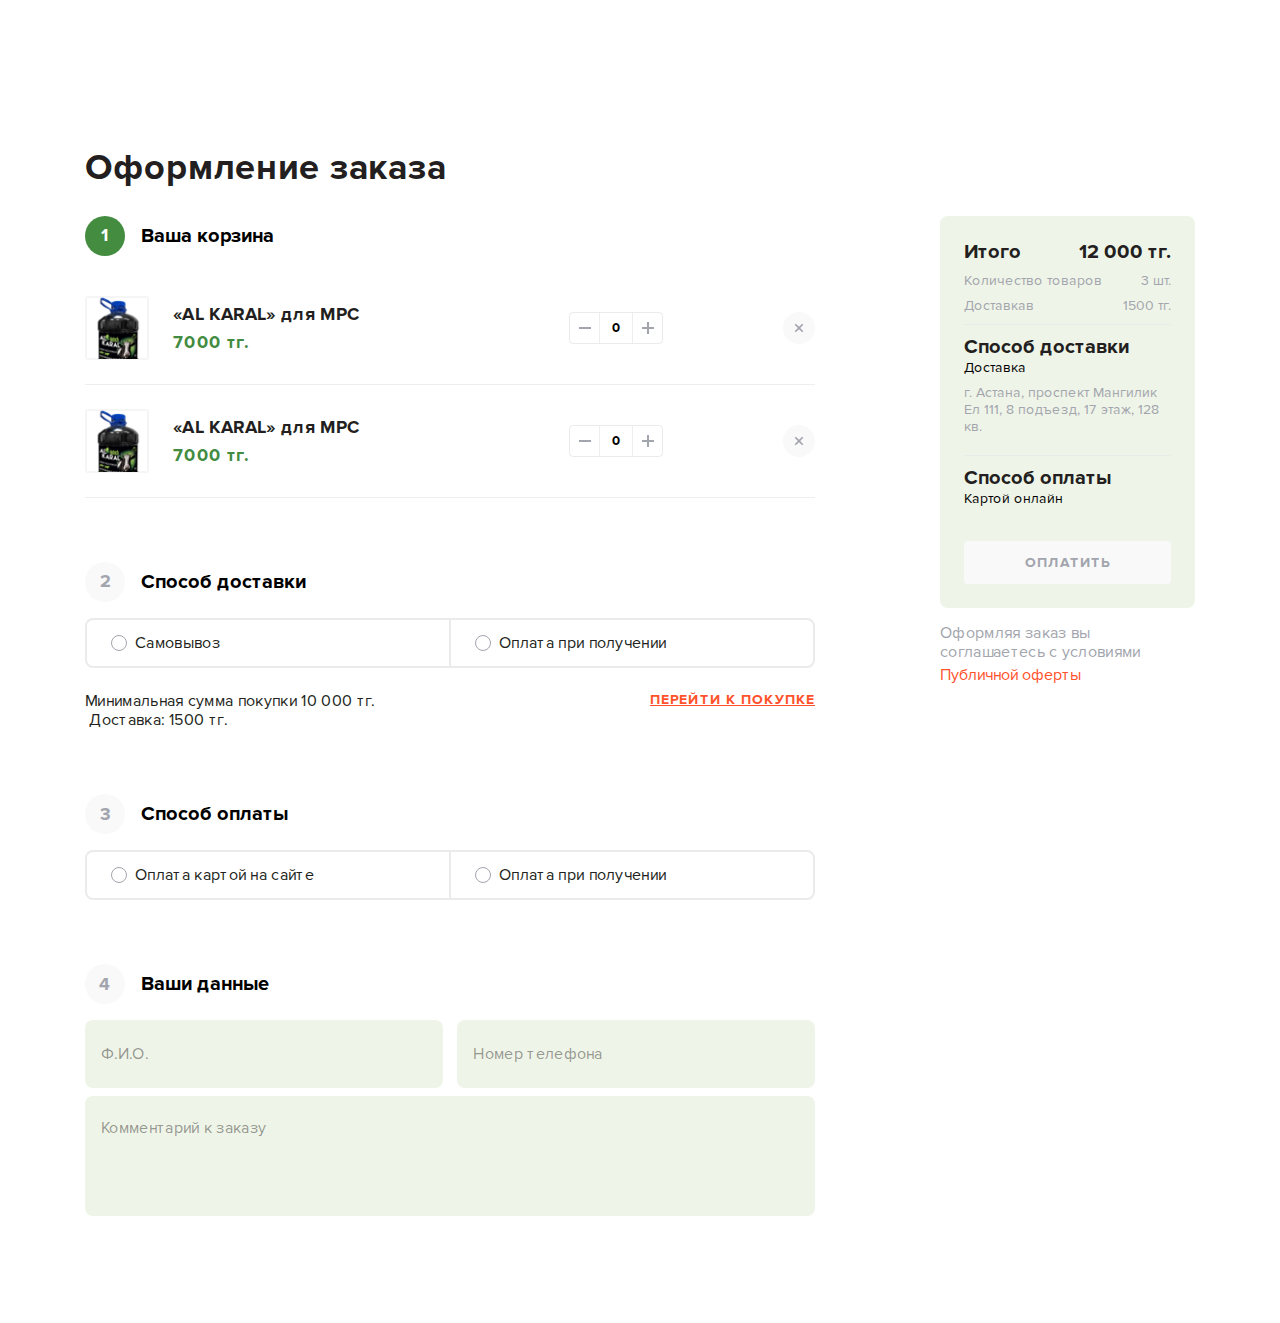
==== commit f0eef5d0: "'lastModify'" ====
--- a/basket.html
+++ b/basket.html
@@ -121,11 +121,12 @@
                     </ul>
                     <div class="tab-content">
                         <div class="tab-pane fade" id="tab-login">
-                            <div class="delivery-point">
-                                <h3>Выберите точку для самовывоза</h3>
-                                <button class="btn-plain btn-choose call-point">
-                                    Выбрать
-                                </button>
+                            <div class="delivery-point-list">
+                                <h3>Западно-Казахстанская область, г. Уральск, Сарайшык, 28 Б</h3>
+                                <h3>Западно-Казахстанская область, г. Уральск, Сарайшык, 28 Б</h3>
+                                <!--<button class="btn-plain btn-choose call-point">-->
+                                    <!--Выбрать-->
+                                <!--</button>-->
                             </div>
                         </div>
                         <div class="tab-pane fade" id="tab-registr">
--- a/css/main.css
+++ b/css/main.css
@@ -229,8 +229,121 @@
   -webkit-overflow-scrolling: touch;
 }
 
+@font-face {
+  font-family: 'Proxima Nova Bl';
+  src: url("../fonts/Nova/ProximaNova-Black.eot");
+  src: local("Proxima Nova Black"), local("ProximaNova-Black"), url("../fonts/Nova/ProximaNova-Black.eot?#iefix") format("embedded-opentype"), url("../fonts/Nova/ProximaNova-Black.woff2") format("woff2"), url("../fonts/Nova/ProximaNova-Black.woff") format("woff"), url("../fonts/Nova/ProximaNova-Black.ttf") format("truetype");
+  font-weight: 900;
+  font-style: normal;
+}
+
+@font-face {
+  font-family: 'Proxima Nova Th';
+  src: url("../fonts/Nova/ProximaNova-Extrabld.eot");
+  src: local("Proxima Nova Extrabold"), local("ProximaNova-Extrabld"), url("../fonts/Nova/ProximaNova-Extrabld.eot?#iefix") format("embedded-opentype"), url("../fonts/Nova/ProximaNova-Extrabld.woff2") format("woff2"), url("../fonts/Nova/ProximaNova-Extrabld.woff") format("woff"), url("../fonts/Nova/ProximaNova-Extrabld.ttf") format("truetype");
+  font-weight: 800;
+  font-style: normal;
+}
+
+@font-face {
+  font-family: 'Proxima Nova Lt';
+  src: url("../fonts/Nova/ProximaNova-SemiboldIt.eot");
+  src: local("Proxima Nova Semibold Italic"), local("ProximaNova-SemiboldIt"), url("../fonts/Nova/ProximaNova-SemiboldIt.eot?#iefix") format("embedded-opentype"), url("../fonts/Nova/ProximaNova-SemiboldIt.woff2") format("woff2"), url("../fonts/Nova/ProximaNova-SemiboldIt.woff") format("woff"), url("../fonts/Nova/ProximaNova-SemiboldIt.ttf") format("truetype");
+  font-weight: 600;
+  font-style: italic;
+}
+
+@font-face {
+  font-family: 'Proxima Nova Th';
+  src: url("../fonts/Nova/ProximaNovaT-Thin.eot");
+  src: local("Proxima Nova Thin"), local("ProximaNovaT-Thin"), url("../fonts/Nova/ProximaNovaT-Thin.eot?#iefix") format("embedded-opentype"), url("../fonts/Nova/ProximaNovaT-Thin.woff2") format("woff2"), url("../fonts/Nova/ProximaNovaT-Thin.woff") format("woff"), url("../fonts/Nova/ProximaNovaT-Thin.ttf") format("truetype");
+  font-weight: 100;
+  font-style: normal;
+}
+
+@font-face {
+  font-family: 'Proxima Nova Lt';
+  src: url("../fonts/Nova/ProximaNova-Light.eot");
+  src: local("Proxima Nova Light"), local("ProximaNova-Light"), url("../fonts/Nova/ProximaNova-Light.eot?#iefix") format("embedded-opentype"), url("../fonts/Nova/ProximaNova-Light.woff2") format("woff2"), url("../fonts/Nova/ProximaNova-Light.woff") format("woff"), url("../fonts/Nova/ProximaNova-Light.ttf") format("truetype");
+  font-weight: 300;
+  font-style: normal;
+}
+
+@font-face {
+  font-family: 'Proxima Nova Bl';
+  src: url("../fonts/Nova/ProximaNova-BlackIt.eot");
+  src: local("Proxima Nova Black Italic"), local("ProximaNova-BlackIt"), url("../fonts/Nova/ProximaNova-BlackIt.eot?#iefix") format("embedded-opentype"), url("../fonts/Nova/ProximaNova-BlackIt.woff2") format("woff2"), url("../fonts/Nova/ProximaNova-BlackIt.woff") format("woff"), url("../fonts/Nova/ProximaNova-BlackIt.ttf") format("truetype");
+  font-weight: 900;
+  font-style: italic;
+}
+
+@font-face {
+  font-family: 'Proxima Nova Rg';
+  src: url("../fonts/Nova/ProximaNova-BoldIt.eot");
+  src: local("Proxima Nova Bold Italic"), local("ProximaNova-BoldIt"), url("../fonts/Nova/ProximaNova-BoldIt.eot?#iefix") format("embedded-opentype"), url("../fonts/Nova/ProximaNova-BoldIt.woff2") format("woff2"), url("../fonts/Nova/ProximaNova-BoldIt.woff") format("woff"), url("../fonts/Nova/ProximaNova-BoldIt.ttf") format("truetype");
+  font-weight: bold;
+  font-style: italic;
+}
+
+@font-face {
+  font-family: 'Proxima Nova Th';
+  src: url("../fonts/Nova/ProximaNova-ThinIt.eot");
+  src: local("Proxima Nova Thin Italic"), local("ProximaNova-ThinIt"), url("../fonts/Nova/ProximaNova-ThinIt.eot?#iefix") format("embedded-opentype"), url("../fonts/Nova/ProximaNova-ThinIt.woff2") format("woff2"), url("../fonts/Nova/ProximaNova-ThinIt.woff") format("woff"), url("../fonts/Nova/ProximaNova-ThinIt.ttf") format("truetype");
+  font-weight: 100;
+  font-style: italic;
+}
+
+@font-face {
+  font-family: 'Proxima Nova Rg';
+  src: url("../fonts/Nova/ProximaNova-Bold.eot");
+  src: local("Proxima Nova Bold"), local("ProximaNova-Bold"), url("../fonts/Nova/ProximaNova-Bold.eot?#iefix") format("embedded-opentype"), url("../fonts/Nova/ProximaNova-Bold.woff2") format("woff2"), url("../fonts/Nova/ProximaNova-Bold.woff") format("woff"), url("../fonts/Nova/ProximaNova-Bold.ttf") format("truetype");
+  font-weight: bold;
+  font-style: normal;
+}
+
+@font-face {
+  font-family: 'Proxima Nova Rg';
+  src: url("../fonts/Nova/ProximaNova-RegularIt.eot");
+  src: local("Proxima Nova Regular Italic"), local("ProximaNova-RegularIt"), url("../fonts/Nova/ProximaNova-RegularIt.eot?#iefix") format("embedded-opentype"), url("../fonts/Nova/ProximaNova-RegularIt.woff2") format("woff2"), url("../fonts/Nova/ProximaNova-RegularIt.woff") format("woff"), url("../fonts/Nova/ProximaNova-RegularIt.ttf") format("truetype");
+  font-weight: normal;
+  font-style: italic;
+}
+
+@font-face {
+  font-family: 'Proxima Nova Th';
+  src: url("../fonts/Nova/ProximaNova-ExtrabldIt.eot");
+  src: local("Proxima Nova Extrabold Italic"), local("ProximaNova-ExtrabldIt"), url("../fonts/Nova/ProximaNova-ExtrabldIt.eot?#iefix") format("embedded-opentype"), url("../fonts/Nova/ProximaNova-ExtrabldIt.woff2") format("woff2"), url("../fonts/Nova/ProximaNova-ExtrabldIt.woff") format("woff"), url("../fonts/Nova/ProximaNova-ExtrabldIt.ttf") format("truetype");
+  font-weight: 800;
+  font-style: italic;
+}
+
+@font-face {
+  font-family: 'Proxima Nova Rg';
+  src: url("../fonts/Nova/ProximaNova-Regular.eot");
+  src: local("Proxima Nova Regular"), local("ProximaNova-Regular"), url("../fonts/Nova/ProximaNova-Regular.eot?#iefix") format("embedded-opentype"), url("../fonts/Nova/ProximaNova-Regular.woff2") format("woff2"), url("../fonts/Nova/ProximaNova-Regular.woff") format("woff"), url("../fonts/Nova/ProximaNova-Regular.ttf") format("truetype");
+  font-weight: normal;
+  font-style: normal;
+}
+
+@font-face {
+  font-family: 'Proxima Nova Lt';
+  src: url("../fonts/Nova/ProximaNova-LightIt.eot");
+  src: local("Proxima Nova Light Italic"), local("ProximaNova-LightIt"), url("../fonts/Nova/ProximaNova-LightIt.eot?#iefix") format("embedded-opentype"), url("../fonts/Nova/ProximaNova-LightIt.woff2") format("woff2"), url("../fonts/Nova/ProximaNova-LightIt.woff") format("woff"), url("../fonts/Nova/ProximaNova-LightIt.ttf") format("truetype");
+  font-weight: 300;
+  font-style: italic;
+}
+
+@font-face {
+  font-family: 'Proxima Nova Lt';
+  src: url("../fonts/Nova/ProximaNova-Semibold.eot");
+  src: local("Proxima Nova Semibold"), local("ProximaNova-Semibold"), url("../fonts/Nova/ProximaNova-Semibold.eot?#iefix") format("embedded-opentype"), url("../fonts/Nova/ProximaNova-Semibold.woff2") format("woff2"), url("../fonts/Nova/ProximaNova-Semibold.woff") format("woff"), url("../fonts/Nova/ProximaNova-Semibold.ttf") format("truetype");
+  font-weight: 600;
+  font-style: normal;
+}
+
 body {
   overflow-x: hidden;
+  font-family: 'Proxima Nova Rg';
 }
 
 header {
@@ -755,6 +868,23 @@
   color: #231F20;
 }
 
+.delivery-point-list {
+  padding: 20px 0;
+  border-bottom: 1px solid #f5f5f5;
+}
+
+.delivery-point-list h3 {
+  font-weight: bold;
+  font-size: 16px;
+  line-height: 100%;
+  letter-spacing: 0.02em;
+  color: #231F20;
+}
+
+.delivery-point-list h3 + h3 {
+  margin-top: 10px;
+}
+
 .btn-choose {
   font-weight: bold;
   font-size: 14px;
@@ -1588,7 +1718,7 @@
 }
 
 .advantage-list li + li {
-  margin-top: 40px;
+  margin-top: 15px;
 }
 
 .bg-green {
@@ -1600,7 +1730,7 @@
 
 .components {
   margin-right: 10%;
-  margin-top: 185px;
+  margin-top: 60px;
   padding: 34px 58px 14px 180px;
 }
 
@@ -1844,6 +1974,10 @@
   color: #FFFFFF;
 }
 
+.btn-green svg + span {
+  margin-left: 16px;
+}
+
 .btn-green:hover, .btn-green:focus {
   color: #FFFFFF;
 }
@@ -2373,6 +2507,644 @@
 
 .main-pets .main-img {
   max-height: 430px;
+}
+
+.pt-145 {
+  padding-top: 145px;
+}
+
+footer {
+  padding: 40px 0;
+}
+
+.footer-plain {
+  display: -webkit-box;
+  display: -webkit-flex;
+  display: -ms-flexbox;
+  display: flex;
+  -webkit-box-align: center;
+  -webkit-align-items: center;
+      -ms-flex-align: center;
+          align-items: center;
+  -webkit-box-pack: justify;
+  -webkit-justify-content: space-between;
+      -ms-flex-pack: justify;
+          justify-content: space-between;
+}
+
+.footer-plain p {
+  font-size: 10px;
+  line-height: 14px;
+  color: rgba(35, 31, 32, 0.75);
+}
+
+.yt-play {
+  width: 69px;
+  height: 48px;
+  background: url("../img/icon/yt-play.svg") no-repeat center/contain;
+}
+
+.news-item-img .yt-play {
+  position: absolute;
+  top: 50%;
+  left: 50%;
+  z-index: 1;
+  -webkit-transform: translate(-50%, -50%);
+      -ms-transform: translate(-50%, -50%);
+          transform: translate(-50%, -50%);
+}
+
+.news-date {
+  display: block;
+  font-weight: bold;
+  font-size: 14px;
+  line-height: 130%;
+  letter-spacing: 0.02em;
+  color: #93D33E;
+  margin-bottom: 16px;
+}
+
+article {
+  padding-bottom: 55px;
+}
+
+article .news-title {
+  font-weight: bold;
+  font-size: 36px;
+  line-height: 120%;
+  letter-spacing: 0.02em;
+  color: #231F20;
+  margin-bottom: 24px;
+}
+
+article img {
+  max-height: 400px;
+  -o-object-fit: cover;
+     object-fit: cover;
+  margin-bottom: 40px;
+  -webkit-border-radius: 4px;
+          border-radius: 4px;
+  overflow: hidden;
+  max-width: 100%;
+}
+
+article h3 {
+  font-weight: bold;
+  font-size: 24px;
+  line-height: 140%;
+  letter-spacing: 0.02em;
+  color: #231F20;
+  margin-bottom: 16px;
+}
+
+article p {
+  font-size: 16px;
+  color: rgba(35, 31, 32, 0.6);
+}
+
+article p + p {
+  margin-top: 10px;
+}
+
+article p + h3 {
+  margin-top: 30px;
+}
+
+.share-list {
+  display: -webkit-box;
+  display: -webkit-flex;
+  display: -ms-flexbox;
+  display: flex;
+  -webkit-box-align: center;
+  -webkit-align-items: center;
+      -ms-flex-align: center;
+          align-items: center;
+  -webkit-flex-wrap: wrap;
+      -ms-flex-wrap: wrap;
+          flex-wrap: wrap;
+}
+
+.share-list li a {
+  display: -webkit-inline-box;
+  display: -webkit-inline-flex;
+  display: -ms-inline-flexbox;
+  display: inline-flex;
+  width: 48px;
+  height: 48px;
+  -webkit-box-align: center;
+  -webkit-align-items: center;
+      -ms-flex-align: center;
+          align-items: center;
+  -webkit-flex-shrink: 0;
+      -ms-flex-negative: 0;
+          flex-shrink: 0;
+  -webkit-border-radius: 50%;
+          border-radius: 50%;
+  overflow: hidden;
+}
+
+.share-list li a img {
+  width: 100%;
+  height: 100%;
+  -o-object-fit: cover;
+     object-fit: cover;
+  margin: 0;
+}
+
+.share-list li + li {
+  margin-left: 20px;
+}
+
+.news-side {
+  background: #EFF4E8;
+  -webkit-border-radius: 4px;
+          border-radius: 4px;
+  overflow: hidden;
+}
+
+.news-side::-webkit-scrollbar {
+  width: 3px;
+  background-color: #F5F5F5;
+}
+
+.news-side::-webkit-scrollbar-thumb {
+  -webkit-border-radius: 1px;
+          border-radius: 1px;
+  -webkit-box-shadow: inset 0 0 6px #D8E3C9;
+  background-color: #555;
+}
+
+.news-side li {
+  padding: 16px 32px;
+}
+
+.news-side li .news-date {
+  margin-bottom: 8px;
+}
+
+.news-side li p {
+  font-weight: bold;
+  font-size: 18px;
+  line-height: 130%;
+  letter-spacing: 0.02em;
+  color: #231F20;
+}
+
+.news-side li + li {
+  border-top: 1px solid #D8E3C9;
+}
+
+.subtitle {
+  font-weight: bold;
+  font-size: 36px;
+  line-height: 120%;
+  letter-spacing: 0.02em;
+  color: #231F20;
+  margin-bottom: 32px;
+}
+
+.news-item-sm {
+  height: 248px;
+}
+
+.news-item-sm .news-item-caption h3 {
+  font-size: 18px;
+  font-weight: bold;
+}
+
+.news-related {
+  padding: 56px 0;
+}
+
+.about {
+  padding-bottom: 70px;
+}
+
+.about .title {
+  text-align: left;
+  margin-bottom: 32px;
+}
+
+.about p {
+  font-weight: bold;
+  font-size: 24px;
+  line-height: 160%;
+  letter-spacing: 0.02em;
+}
+
+.about-caption {
+  max-width: 640px;
+}
+
+.about-caption h3 {
+  font-weight: bold;
+  font-size: 24px;
+  line-height: 130%;
+  letter-spacing: 0.02em;
+  color: #FFFFFF;
+  margin-bottom: 24px;
+}
+
+.about-caption p {
+  font-weight: normal;
+  font-size: 18px;
+  line-height: 140%;
+  letter-spacing: 0.02em;
+  color: rgba(255, 255, 255, 0.8);
+}
+
+.about-caption p + h3 {
+  margin-top: 48px;
+}
+
+.about-caption p + p {
+  margin-top: 10px;
+}
+
+.about-components {
+  margin-top: 0;
+  margin-bottom: 120px;
+  margin-right: 15%;
+  position: relative;
+  padding: 48px 58px 70px 150px;
+}
+
+.about-components .title-left {
+  -webkit-transform: translateX(-180px) rotate(-90deg);
+      -ms-transform: translateX(-180px) rotate(-90deg);
+          transform: translateX(-180px) rotate(-90deg);
+  bottom: 70px;
+  top: auto;
+  left: 0;
+}
+
+.about-components .about-img {
+  -webkit-box-shadow: 0px 24px 32px rgba(0, 0, 0, 0.16);
+          box-shadow: 0px 24px 32px rgba(0, 0, 0, 0.16);
+  -webkit-border-radius: 16px;
+          border-radius: 16px;
+  max-width: 528px;
+  max-height: 336px;
+  -o-object-fit: cover;
+     object-fit: cover;
+  position: absolute;
+  right: -150px;
+  top: 72px;
+}
+
+.effect-item {
+  display: -webkit-box;
+  display: -webkit-flex;
+  display: -ms-flexbox;
+  display: flex;
+  margin-bottom: 56px;
+}
+
+.effect-item svg {
+  -webkit-flex-shrink: 0;
+      -ms-flex-negative: 0;
+          flex-shrink: 0;
+  margin-right: 40px;
+}
+
+.effect-item-caption h3 {
+  font-weight: bold;
+  font-size: 24px;
+  line-height: 120%;
+  color: #000000;
+  margin-bottom: 16px;
+}
+
+.effect-item-caption p {
+  font-weight: normal;
+  font-size: 18px;
+  line-height: 160%;
+  letter-spacing: 0.02em;
+  color: rgba(0, 0, 0, 0.8);
+}
+
+.about-effect .title-right {
+  top: 20%;
+}
+
+.check-item {
+  display: -webkit-box;
+  display: -webkit-flex;
+  display: -ms-flexbox;
+  display: flex;
+  -webkit-box-align: center;
+  -webkit-align-items: center;
+      -ms-flex-align: center;
+          align-items: center;
+  font-weight: bold;
+  font-size: 24px;
+  line-height: 140%;
+  letter-spacing: 0.02em;
+  color: #000000;
+}
+
+.check-item svg {
+  -webkit-flex-shrink: 0;
+      -ms-flex-negative: 0;
+          flex-shrink: 0;
+  margin-right: 40px;
+}
+
+.check-item p {
+  max-width: 337px;
+}
+
+.check-section {
+  margin-bottom: 144px;
+}
+
+.notification {
+  padding-top: 60px;
+  padding-bottom: 140px;
+}
+
+.notification-item {
+  margin-bottom: 20px;
+}
+
+.notification-item hr {
+  width: 88px;
+  height: 2px;
+  margin-bottom: 40px;
+  display: inline-block;
+  background: -webkit-linear-gradient(359.6deg, rgba(210, 238, 35, 0.5) -31.74%, rgba(147, 211, 62, 0) 92.8%), #428C41;
+  background: -o-linear-gradient(359.6deg, rgba(210, 238, 35, 0.5) -31.74%, rgba(147, 211, 62, 0) 92.8%), #428C41;
+  background: linear-gradient(90.4deg, rgba(210, 238, 35, 0.5) -31.74%, rgba(147, 211, 62, 0) 92.8%), #428C41;
+}
+
+.notification-item h4 {
+  font-weight: bold;
+  font-size: 24px;
+  line-height: 140%;
+  color: #000000;
+  margin-bottom: 16px;
+}
+
+.notification-item ul {
+  padding-left: 15px;
+}
+
+.notification-item ul li {
+  font-weight: normal;
+  font-size: 18px;
+  line-height: 160%;
+  letter-spacing: 0.02em;
+  color: rgba(0, 0, 0, 0.7);
+}
+
+.notification-item ul li:before {
+  content: "\2022";
+  /* Add content: \2022 is the CSS Code/unicode for a bullet */
+  color: #93D33E;
+  /* Change the color */
+  font-weight: bold;
+  /* If you want it to be bold */
+  display: inline-block;
+  /* Needed to add space between the bullet and the text */
+  width: 1em;
+  /* Also needed for space (tweak if needed) */
+  margin-left: -1em;
+}
+
+.notification-item ul li + li {
+  margin-top: 10px;
+}
+
+.about-consist .title {
+  text-align: left;
+  padding-left: 70px;
+  margin-bottom: 56px;
+}
+
+.consist-green {
+  margin-left: 10%;
+  padding: 56px 0;
+}
+
+.consist-caption {
+  max-width: 547px;
+}
+
+.consist-caption h3 {
+  font-weight: bold;
+  font-size: 24px;
+  line-height: 130%;
+  letter-spacing: 0.02em;
+  color: #FFFFFF;
+  margin-bottom: 32px;
+}
+
+.consist-caption p {
+  font-weight: normal;
+  font-size: 18px;
+  line-height: 140%;
+  letter-spacing: 0.02em;
+  color: rgba(255, 255, 255, 0.8);
+}
+
+.consist-caption p + p {
+  margin-top: 20px;
+}
+
+.consist-caption .btn-green {
+  margin-top: 68px;
+}
+
+.consist-detail {
+  display: -webkit-box;
+  display: -webkit-flex;
+  display: -ms-flexbox;
+  display: flex;
+  -webkit-box-align: center;
+  -webkit-align-items: center;
+      -ms-flex-align: center;
+          align-items: center;
+  -webkit-box-pack: justify;
+  -webkit-justify-content: space-between;
+      -ms-flex-pack: justify;
+          justify-content: space-between;
+  letter-spacing: 0.02em;
+  color: #FFFFFF;
+  font-weight: bold;
+  -webkit-flex-wrap: wrap;
+      -ms-flex-wrap: wrap;
+          flex-wrap: wrap;
+  font-size: 16px;
+  padding: 10px 30px;
+  background: -webkit-gradient(linear, left bottom, left top, from(rgba(217, 226, 205, 0.2)), to(rgba(217, 226, 205, 0.2))), rgba(255, 255, 255, 0.2);
+  background: -webkit-linear-gradient(bottom, rgba(217, 226, 205, 0.2), rgba(217, 226, 205, 0.2)), rgba(255, 255, 255, 0.2);
+  background: -o-linear-gradient(bottom, rgba(217, 226, 205, 0.2), rgba(217, 226, 205, 0.2)), rgba(255, 255, 255, 0.2);
+  background: linear-gradient(0deg, rgba(217, 226, 205, 0.2), rgba(217, 226, 205, 0.2)), rgba(255, 255, 255, 0.2);
+}
+
+.consist-detail h3 {
+  font-size: 18px;
+}
+
+.consist-detail-cover {
+  -webkit-border-radius: 8px;
+          border-radius: 8px;
+  overflow: hidden;
+}
+
+.consist-detail + .consist-detail {
+  border-top: 1px solid rgba(255, 255, 255, 0.2);
+}
+
+.consist-detail-white {
+  background: rgba(255, 255, 255, 0.2);
+}
+
+.consist-products .subtitle {
+  text-align: center;
+  margin-bottom: 48px;
+}
+
+.modal-plain {
+  position: fixed;
+  top: 50%;
+  left: 50%;
+  z-index: 9;
+  min-width: 880px;
+  -webkit-transform: translate(-50%, -50%);
+      -ms-transform: translate(-50%, -50%);
+          transform: translate(-50%, -50%);
+  background: white;
+  -webkit-box-sizing: border-box;
+          box-sizing: border-box;
+}
+
+.modal-plain .productItem {
+  -webkit-box-flex: 0;
+  -webkit-flex: 0 0 auto;
+      -ms-flex: 0 0 auto;
+          flex: 0 0 auto;
+  height: 100%;
+  width: 320px;
+  -webkit-flex-shrink: 0;
+      -ms-flex-negative: 0;
+          flex-shrink: 0;
+  -webkit-border-radius: 0;
+          border-radius: 0;
+  display: -webkit-box;
+  display: -webkit-flex;
+  display: -ms-flexbox;
+  display: flex;
+  -webkit-box-orient: vertical;
+  -webkit-box-direction: normal;
+  -webkit-flex-direction: column;
+      -ms-flex-direction: column;
+          flex-direction: column;
+  -webkit-box-pack: center;
+  -webkit-justify-content: center;
+      -ms-flex-pack: center;
+          justify-content: center;
+}
+
+.modal-plain .productItem-img {
+  padding-bottom: 52px;
+}
+
+.modal-plain .productItem-img span {
+  left: 50%;
+  bottom: 20px;
+  font-weight: bold;
+  font-size: 18px;
+  line-height: 110%;
+  text-align: center;
+  letter-spacing: 0.02em;
+  color: #231F20;
+  top: auto;
+  -webkit-transform: translateX(-50%);
+      -ms-transform: translateX(-50%);
+          transform: translateX(-50%);
+}
+
+.modal-plain .productItem-caption {
+  text-align: center;
+}
+
+.modal-product {
+  display: none;
+}
+
+.productCaption {
+  position: relative;
+  -webkit-box-flex: 1;
+  -webkit-flex: 1 auto auto;
+      -ms-flex: 1 auto auto;
+          flex: 1 auto auto;
+  padding: 40px 70px 20px 40px;
+}
+
+.productCaption .close-modal {
+  position: absolute;
+  top: 17px;
+  right: 17px;
+}
+
+.productCaption h3 {
+  font-weight: bold;
+  font-size: 24px;
+  line-height: 130%;
+  letter-spacing: 0.02em;
+  color: #231F20;
+  margin-bottom: 16px;
+}
+
+.productCaption p {
+  font-weight: normal;
+  font-size: 14px;
+  line-height: 140%;
+  letter-spacing: 0.02em;
+  color: rgba(0, 0, 0, 0.8);
+}
+
+.productCaption p + p {
+  margin-top: 10px;
+}
+
+.productCaption ul {
+  margin: 20px 0;
+}
+
+.productCaption ul li {
+  font-weight: normal;
+  font-size: 14px;
+  line-height: 140%;
+  letter-spacing: 0.02em;
+  color: rgba(0, 0, 0, 0.8);
+}
+
+.productCaption ul li span {
+  font-weight: bold;
+  color: #000;
+}
+
+.productCaption h4 {
+  font-weight: bold;
+  font-size: 14px;
+  line-height: 140%;
+}
+
+.modal-flex {
+  display: -webkit-box;
+  display: -webkit-flex;
+  display: -ms-flexbox;
+  display: flex;
+}
+
+.scroll-locked {
+  position: fixed;
+  left: 0;
+  width: 100%;
+  -webkit-box-sizing: border-box;
+  box-sizing: border-box;
 }
 
 @media (min-width: 320px) and (max-width: 767px) {
@@ -2606,7 +3378,7 @@
     font-size: 16px;
   }
   .title {
-    font-size: 26px;
+    font-size: 26px !important;
   }
   .products {
     padding: 30px 0;
@@ -2614,8 +3386,25 @@
   .products .title {
     margin-top: 20px;
   }
+  .productItem {
+    padding: 10px;
+  }
   .productItem-img {
-    height: 200px;
+    height: 160px;
+  }
+  .productItem-caption h3 {
+    font-size: 15px;
+  }
+  .productItem-caption p {
+    font-size: 12px;
+  }
+  .productItem-caption h4 {
+    margin: 10px 0;
+    font-size: 14px;
+  }
+  .productItem-caption .btn-orange {
+    padding: 10px 5px;
+    font-size: 10px;
   }
   .title-lg {
     font-size: 64px;
@@ -2848,7 +3637,7 @@
     transition: all 0.4s ease-out 0s;
     cursor: pointer;
     overflow: hidden;
-    height: 100%;
+    height: 100vh;
   }
   .welcome-item-caption {
     width: 100%;
@@ -2887,6 +3676,178 @@
   }
   .welcome-item:hover {
     width: 100%;
+  }
+  .pt-145 {
+    padding-top: 100px;
+  }
+  article {
+    padding-bottom: 30px;
+  }
+  article .news-title {
+    font-size: 24px;
+  }
+  article img {
+    margin-bottom: 24px;
+  }
+  article h3 {
+    font-size: 20px;
+  }
+  .share-list {
+    margin-left: -15px;
+  }
+  .share-list li {
+    margin: 0 0 10px 15px;
+  }
+  .share-list li + li {
+    margin-left: 15px;
+  }
+  .news-side li {
+    padding: 16px;
+  }
+  .news-related {
+    padding: 30px 0;
+  }
+  .subtitle {
+    font-size: 26px;
+    margin-bottom: 20px;
+  }
+  .news-item-sm {
+    height: 248px;
+  }
+  footer {
+    padding: 20px 0;
+  }
+  .about {
+    padding-bottom: 30px;
+  }
+  .about .title {
+    margin-bottom: 20px;
+  }
+  .about p {
+    font-size: 18px;
+  }
+  .about-components {
+    padding: 20px 80px 20px 0px;
+    margin-top: 0;
+    margin-bottom: 30px;
+  }
+  .about-components .about-img {
+    position: static;
+    max-width: 100%;
+    margin-left: 15px;
+    margin-top: 20px;
+  }
+  .about-components .title-left {
+    right: -65px;
+    bottom: auto;
+    top: 50px;
+  }
+  .about-caption h3 {
+    font-size: 24px;
+    margin-bottom: 15px;
+  }
+  .about-caption p + h3 {
+    margin-top: 20px;
+  }
+  .about-effect {
+    margin-top: 40px;
+  }
+  .effect-item {
+    display: block;
+    margin-bottom: 30px;
+  }
+  .effect-item svg {
+    margin: 0 auto 20px auto;
+  }
+  .effect-item-caption h3 {
+    font-size: 22px;
+  }
+  .effect-item-caption p {
+    font-size: 16px;
+  }
+  .check-section {
+    margin-bottom: 20px;
+  }
+  .check-item {
+    margin-bottom: 20px;
+  }
+  .check-item svg {
+    margin-right: 20px;
+  }
+  .check-item p {
+    font-size: 22px;
+    line-height: 120%;
+  }
+  .notification {
+    padding: 30px 0;
+  }
+  .notification-item hr {
+    margin-bottom: 20px;
+  }
+  .notification-item h4 {
+    font-size: 22px;
+  }
+  .about-consist .title {
+    padding-left: 0;
+    margin-bottom: 20px;
+  }
+  .consist-green {
+    margin-left: 0;
+    padding: 30px 0;
+  }
+  .consist-caption h3 {
+    font-size: 22px;
+    margin-bottom: 16px;
+  }
+  .consist-caption p {
+    font-size: 16px;
+  }
+  .consist-caption p + p {
+    margin-top: 10px;
+  }
+  .consist-caption .btn-green {
+    width: 100%;
+    margin: 20px 0;
+  }
+  .consist-detail {
+    padding: 10px 20px;
+  }
+  .modal-plain {
+    min-width: auto;
+    -webkit-box-orient: vertical;
+    -webkit-box-direction: normal;
+    -webkit-flex-direction: column;
+        -ms-flex-direction: column;
+            flex-direction: column;
+    width: 100%;
+    margin: 0;
+    left: 0;
+    top: 0;
+    overflow-y: auto;
+    -webkit-transform: translate(0, 0);
+        -ms-transform: translate(0, 0);
+            transform: translate(0, 0);
+  }
+  .modal-plain .productCaption {
+    -webkit-box-ordinal-group: 2;
+    -webkit-order: 1;
+        -ms-flex-order: 1;
+            order: 1;
+    padding: 20px 40px 20px 20px;
+  }
+  .modal-plain .productCaption h3 {
+    font-size: 20px;
+  }
+  .modal-plain .productCaption p {
+    font-size: 14px;
+  }
+  .modal-plain .productItem {
+    width: 100%;
+    height: auto;
+    -webkit-box-ordinal-group: 3;
+    -webkit-order: 2;
+        -ms-flex-order: 2;
+            order: 2;
   }
 }
 
@@ -3342,6 +4303,128 @@
   .welcome-item:hover {
     width: 100%;
   }
+  .footer-plain p {
+    -webkit-box-flex: 1;
+    -webkit-flex: 1;
+        -ms-flex: 1;
+            flex: 1;
+  }
+  .footer-plain .logo {
+    -webkit-box-flex: 0;
+    -webkit-flex: 0;
+        -ms-flex: 0;
+            flex: 0;
+    margin-right: 0;
+  }
+  .pt-145 {
+    padding-top: 120px;
+  }
+  article {
+    padding-bottom: 30px;
+  }
+  article .news-title {
+    font-size: 24px;
+  }
+  article img {
+    margin-bottom: 24px;
+  }
+  article h3 {
+    font-size: 20px;
+  }
+  .share-list {
+    margin-left: -15px;
+  }
+  .share-list li {
+    margin: 0 0 10px 15px;
+  }
+  .share-list li + li {
+    margin-left: 15px;
+  }
+  .news-side li {
+    padding: 16px;
+  }
+  .news-related {
+    padding: 30px 0;
+  }
+  .subtitle {
+    font-size: 26px;
+    margin-bottom: 20px;
+  }
+  .news-item-sm {
+    height: 248px;
+  }
+  .about {
+    padding-bottom: 30px;
+  }
+  .about .title {
+    margin-bottom: 20px;
+  }
+  .about p {
+    font-size: 18px;
+  }
+  .about-components {
+    padding: 20px 80px 20px 0px;
+    margin-top: 0;
+    margin-bottom: 30px;
+  }
+  .about-components .about-img {
+    position: static;
+    max-width: 100%;
+    margin-left: 15px;
+    margin-top: 20px;
+  }
+  .about-components .title-left {
+    right: -65px;
+    bottom: auto;
+    top: 50px;
+  }
+  .check-section {
+    margin-bottom: 20px;
+  }
+  .check-item {
+    margin-bottom: 20px;
+  }
+  .check-item svg {
+    margin-right: 20px;
+  }
+  .check-item p {
+    font-size: 22px;
+    line-height: 120%;
+  }
+  .effect-item {
+    margin-bottom: 30px;
+  }
+  .effect-item svg {
+    margin-right: 20px;
+  }
+  .effect-item-caption h3 {
+    font-size: 22px;
+  }
+  .effect-item-caption p {
+    font-size: 16px;
+  }
+  .consist-green {
+    margin-left: 0;
+    padding: 30px 0;
+  }
+  .modal-product {
+    min-width: 700px;
+    height: auto;
+    max-height: 600px;
+    overflow-y: auto;
+  }
+  .modal-product .productCaption {
+    padding: 20px 60px 20px 20px;
+  }
+  .modal-product .productCaption h3 {
+    font-size: 20px;
+  }
+  .modal-product .productCaption p {
+    font-size: 14px;
+  }
+  .modal-product .productItem {
+    width: 280px;
+  }
 }
 
 @media (min-width: 992px) and (max-width: 1024px) {
@@ -3775,6 +4858,75 @@
   .welcome-item:hover {
     width: 100%;
   }
+  .pt-145 {
+    padding-top: 120px;
+  }
+  .footer-plain p {
+    -webkit-box-flex: 1;
+    -webkit-flex: 1;
+        -ms-flex: 1;
+            flex: 1;
+  }
+  .footer-plain .logo {
+    -webkit-box-flex: 0;
+    -webkit-flex: 0;
+        -ms-flex: 0;
+            flex: 0;
+    margin-right: 0;
+  }
+  .about {
+    padding-bottom: 30px;
+  }
+  .about .title {
+    margin-bottom: 20px;
+  }
+  .about p {
+    font-size: 18px;
+  }
+  .about-caption {
+    max-width: 100%;
+  }
+  .about-components {
+    padding: 20px 80px 20px 0px;
+    margin-top: 0;
+    margin-bottom: 30px;
+  }
+  .about-components .about-img {
+    position: static;
+    max-width: 100%;
+    margin-left: 15px;
+    margin-top: 20px;
+  }
+  .about-components .title-left {
+    right: -65px;
+    bottom: auto;
+    top: 50px;
+  }
+  .check-section {
+    margin-bottom: 20px;
+  }
+  .check-item {
+    margin-bottom: 20px;
+  }
+  .check-item svg {
+    margin-right: 20px;
+  }
+  .check-item p {
+    font-size: 22px;
+    line-height: 120%;
+  }
+  .effect-item {
+    margin-bottom: 30px;
+  }
+  .effect-item svg {
+    margin-right: 20px;
+  }
+  .effect-item-caption h3 {
+    font-size: 22px;
+  }
+  .effect-item-caption p {
+    font-size: 16px;
+  }
 }
 
 @media (min-width: 1500px) {
